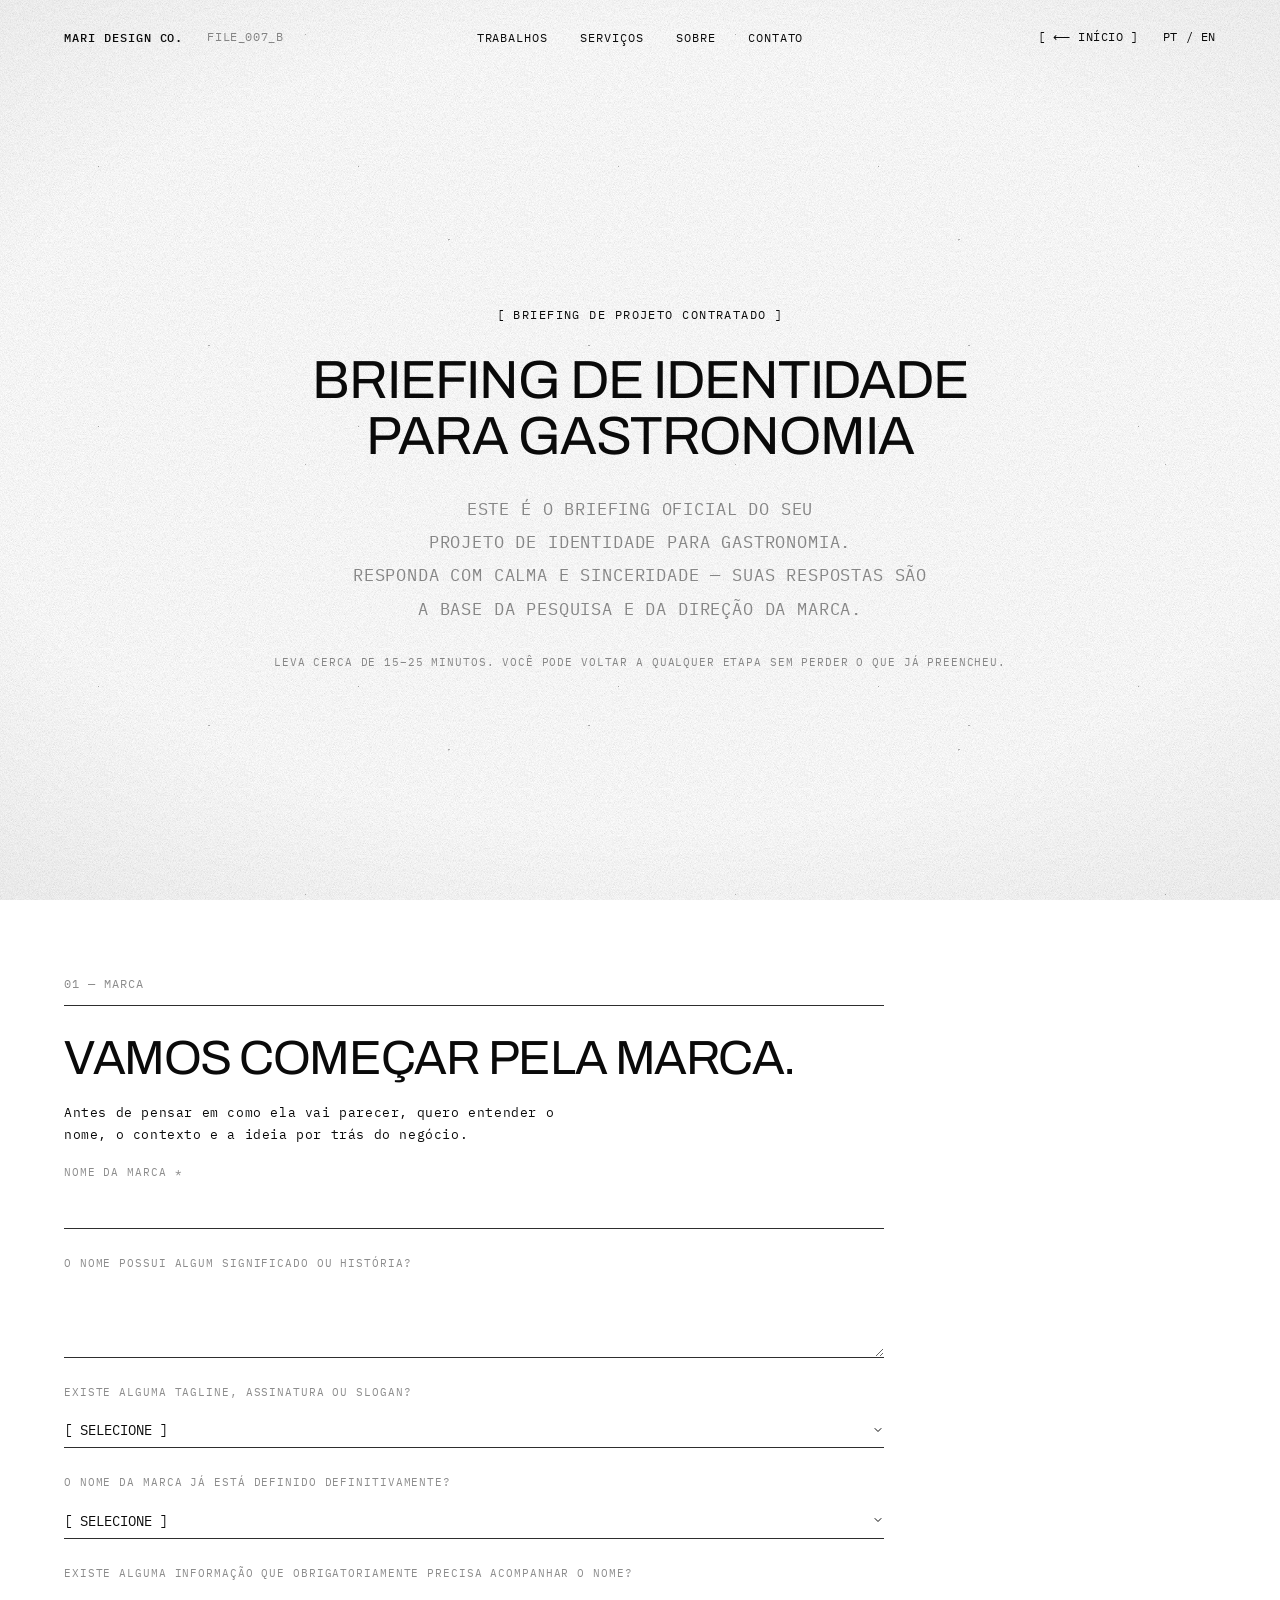
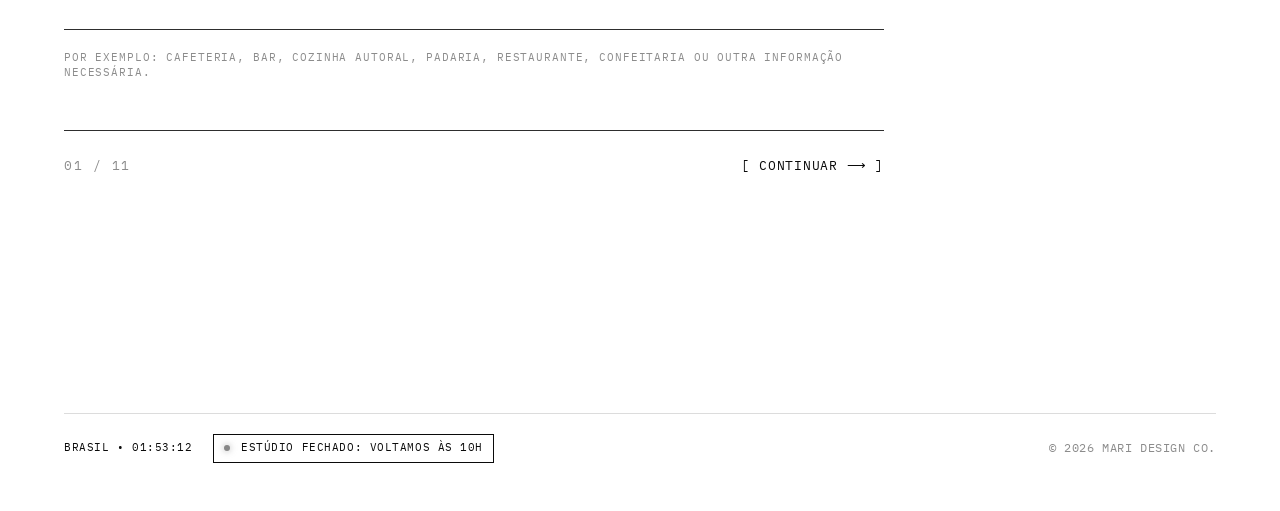
==== briefing-gastronomia.html @ 2816fe9d "atualiza site" ====
<!DOCTYPE html>
<html lang="pt-BR">

<head>
    <meta charset="UTF-8">
    <meta name="viewport" content="width=device-width, initial-scale=1.0">
    <title>Briefing de Identidade para Gastronomia — Mari Design Co.</title>
    <meta name="description" content="Briefing de Identidade para Gastronomia — Mari Design Co.">

    <!-- Página não divulgada: fora dos buscadores e da navegação pública -->
    <meta name="robots" content="noindex, nofollow">
    <meta name="theme-color" content="#ffffff">

    <link rel="icon"
        href="data:image/svg+xml,%3Csvg xmlns='http://www.w3.org/2000/svg' viewBox='0 0 32 32'%3E%3Crect width='32' height='32' fill='%23ffffff'/%3E%3Ctext x='16' y='23' font-family='monospace' font-size='20' text-anchor='middle' fill='%230a0a0a'%3EM%3C/text%3E%3C/svg%3E">

    <link rel="preconnect" href="https://fonts.googleapis.com">
    <link rel="preconnect" href="https://fonts.gstatic.com" crossorigin>
    <link href="https://fonts.googleapis.com/css2?family=Archivo:wght@400;500;600&family=IBM+Plex+Mono:wght@400;500&display=swap"
        rel="stylesheet">

    <link rel="stylesheet" href="styles.css">
</head>

<body>
    <div class="specks"></div>
    <div class="noise"></div>

    <header id="site-header">
        <div class="header-left">
            <a href="index.html" class="logo">MARI DESIGN CO.</a>
            <span class="mono muted desktop-only">FILE_007_B</span>
        </div>
        <nav class="header-center" id="main-nav">
            <a href="index.html#work" data-i18n="nav.work">TRABALHOS</a>
            <a href="services.html" data-i18n="nav.services">SERVIÇOS</a>
            <a href="index.html#about" data-i18n="nav.about">SOBRE</a>
            <a href="index.html#footer" data-i18n="nav.contact">CONTATO</a>
        </nav>
        <div class="header-right">
            <button id="nav-toggle" class="mono" aria-expanded="false" aria-controls="main-nav"
                data-i18n="nav.menu">[ MENU ]</button>
            <a href="index.html" class="mono desktop-only" data-i18n="nav.home">[ ⟵ INÍCIO ]</a>
            <button id="lang-toggle" class="mono" aria-label="Toggle Language">PT / EN</button>
        </div>
    </header>

    <main class="briefing-page">

        <section class="page-hero observe">
            <span class="page-hero-label" data-i18n="bg.header">[ BRIEFING DE PROJETO CONTRATADO ]</span>
            <h1 class="page-title" data-i18n="bg.title">BRIEFING DE IDENTIDADE PARA GASTRONOMIA</h1>
            <p class="page-hero-text mono" data-i18n="bg.intro">
                ESTE É O BRIEFING OFICIAL DO SEU PROJETO DE IDENTIDADE PARA GASTRONOMIA.<br>
                RESPONDA COM CALMA E SINCERIDADE — SUAS RESPOSTAS SÃO A BASE DA PESQUISA E DA DIREÇÃO DA MARCA.
            </p>
            <span class="caption" data-i18n="bg.caption">Leva cerca de 15–25 minutos. Você pode voltar a qualquer etapa sem perder o que já preencheu.</span>
        </section>

        <section class="raw-section">
            <div class="form-container">

                <!-- WEB3FORMS INTEGRATION -->
                <form action="https://api.web3forms.com/submit" method="POST"
                    class="archival-form mono bi-form" id="briefing-gastronomia-form" novalidate>

                    <input type="hidden" name="access_key" value="a06bb7ff-964b-4f62-8842-6cccc54767f6">
                    <input type="hidden" name="subject" id="bg-subject" value="Briefing de Identidade para Gastronomia — Mari Design Co." data-keep>
                    <input type="hidden" name="from_name" value="Briefing de Identidade para Gastronomia" data-keep>
                    <input type="checkbox" name="botcheck" class="hidden" style="display:none" data-keep>

                    <div class="bi-steps">

                        <!-- ETAPA 01 — MARCA -->
                        <section class="form-step bi-step" data-step="1" aria-labelledby="bg-s1-title">
                            <span class="form-step-label mono muted" data-i18n="bg.s1.label">01 — MARCA</span>
                            <h2 class="bi-step-title" id="bg-s1-title" data-i18n="bg.s1.title">VAMOS COMEÇAR PELA MARCA.</h2>
                            <p class="bi-step-text" data-i18n="bg.s1.text">Antes de pensar em como ela vai parecer, quero entender o nome, o contexto e a ideia por trás do negócio.</p>
                            <div class="form-grid">
                                <div class="input-group full-width">
                                    <label for="bg-nome-marca" data-i18n="bg.q.nome_marca">NOME DA MARCA *</label>
                                    <input type="text" name="nome_marca" id="bg-nome-marca" data-req="1" required>
                                </div>
                                <div class="input-group full-width">
                                    <label for="bg-significado-nome" data-i18n="bg.q.significado_nome">O NOME POSSUI ALGUM SIGNIFICADO OU HISTÓRIA?</label>
                                    <textarea name="significado_nome" id="bg-significado-nome" rows="3"></textarea>
                                </div>
                                <div class="input-group full-width">
                                    <label for="bg-tem-tagline" data-i18n="bg.q.tem_tagline">EXISTE ALGUMA TAGLINE, ASSINATURA OU SLOGAN?</label>
                                    <select name="tem_tagline" id="bg-tem-tagline">
                                        <option value="" disabled selected data-i18n="bg.sel">[ SELECIONE ]</option>
                                        <option value="Sim" data-i18n="bg.opt.sim">SIM</option>
                                        <option value="Não" data-i18n="bg.opt.nao">NÃO</option>
                                        <option value="Ainda não" data-i18n="bg.opt.ainda_nao">AINDA NÃO</option>
                                    </select>
                                </div>
                                <div class="input-group full-width" data-when="bg-tem-tagline:Sim" hidden>
                                    <label for="bg-tagline" data-i18n="bg.q.tagline">QUAL?</label>
                                    <input type="text" name="tagline" id="bg-tagline">
                                </div>
                                <div class="input-group full-width">
                                    <label for="bg-nome-definitivo" data-i18n="bg.q.nome_definitivo">O NOME DA MARCA JÁ ESTÁ DEFINIDO DEFINITIVAMENTE?</label>
                                    <select name="nome_definitivo" id="bg-nome-definitivo">
                                        <option value="" disabled selected data-i18n="bg.sel">[ SELECIONE ]</option>
                                        <option value="Sim, definitivo" data-i18n="bg.opt.nome_def_sim">SIM, JÁ ESTÁ DEFINIDO</option>
                                        <option value="Ainda pode sofrer ajustes" data-i18n="bg.opt.nome_def_ajustes">AINDA PODE SOFRER AJUSTES</option>
                                    </select>
                                </div>
                                <div class="input-group full-width">
                                    <label for="bg-info-nome" data-i18n="bg.q.info_nome">EXISTE ALGUMA INFORMAÇÃO QUE OBRIGATORIAMENTE PRECISA ACOMPANHAR O NOME?</label>
                                    <input type="text" name="info_junto_nome" id="bg-info-nome">
                                    <span class="caption" data-i18n="bg.h.info_nome">Por exemplo: cafeteria, bar, cozinha autoral, padaria, restaurante, confeitaria ou outra informação necessária.</span>
                                </div>
                            </div>
                        </section>

                        <!-- ETAPA 02 — NEGÓCIO -->
                        <section class="form-step bi-step" data-step="2" aria-labelledby="bg-s2-title" hidden>
                            <span class="form-step-label mono muted" data-i18n="bg.s2.label">02 — NEGÓCIO</span>
                            <h2 class="bi-step-title" id="bg-s2-title" data-i18n="bg.s2.title">AGORA, O NEGÓCIO.</h2>
                            <div class="form-grid">
                                <div class="input-group full-width">
                                    <label for="bg-tipo-negocio" data-i18n="bg.q.tipo_negocio">QUAL É O TIPO DE NEGÓCIO?</label>
                                    <select name="tipo_negocio" id="bg-tipo-negocio">
                                        <option value="" disabled selected data-i18n="bg.sel">[ SELECIONE ]</option>
                                        <option value="Restaurante" data-i18n="bg.tn.1">RESTAURANTE</option>
                                        <option value="Café / Cafeteria" data-i18n="bg.tn.2">CAFÉ / CAFETERIA</option>
                                        <option value="Bar" data-i18n="bg.tn.3">BAR</option>
                                        <option value="Padaria / Confeitaria" data-i18n="bg.tn.4">PADARIA / CONFEITARIA</option>
                                        <option value="Delivery" data-i18n="bg.tn.5">DELIVERY</option>
                                        <option value="Produto alimentício" data-i18n="bg.tn.6">PRODUTO ALIMENTÍCIO</option>
                                        <option value="Outro" data-i18n="bg.opt.outro">OUTRO</option>
                                    </select>
                                </div>
                                <div class="input-group full-width" data-when="bg-tipo-negocio:Outro" hidden>
                                    <label for="bg-tipo-negocio-outro" data-i18n="bg.q.especifique">QUAL?</label>
                                    <input type="text" name="tipo_negocio_outro" id="bg-tipo-negocio-outro">
                                </div>
                                <div class="input-group full-width">
                                    <label for="bg-momento" data-i18n="bg.q.momento">EM QUE MOMENTO O NEGÓCIO ESTÁ? *</label>
                                    <select name="momento_negocio" id="bg-momento" data-req="1" required>
                                        <option value="" disabled selected data-i18n="bg.sel">[ SELECIONE ]</option>
                                        <option value="Ainda será lançado" data-i18n="bg.mo.1">AINDA SERÁ LANÇADO</option>
                                        <option value="Em fase de lançamento" data-i18n="bg.mo.2">ESTÁ EM FASE DE LANÇAMENTO</option>
                                        <option value="Já está funcionando" data-i18n="bg.mo.3">JÁ ESTÁ FUNCIONANDO</option>
                                        <option value="Reformulação" data-i18n="bg.mo.4">JÁ EXISTE E ESTÁ PASSANDO POR UMA REFORMULAÇÃO</option>
                                    </select>
                                </div>
                                <div class="input-group full-width">
                                    <label for="bg-historia" data-i18n="bg.q.historia">CONTE A HISTÓRIA DO NEGÓCIO. *</label>
                                    <textarea name="historia_negocio" id="bg-historia" rows="4" data-req="1" required></textarea>
                                    <span class="caption" data-i18n="bg.h.historia">Como surgiu a ideia, em que momento está hoje e o que motivou a criação ou transformação da marca?</span>
                                </div>
                                <div class="input-group full-width">
                                    <label for="bg-oferta" data-i18n="bg.q.oferta">O QUE O NEGÓCIO OFERECE? *</label>
                                    <textarea name="oferta_principal" id="bg-oferta" rows="3" data-req="1" required></textarea>
                                    <span class="caption" data-i18n="bg.h.oferta">Descreva os principais produtos, pratos, bebidas, experiências ou serviços oferecidos.</span>
                                </div>
                                <div class="input-group full-width">
                                    <label for="bg-prioridade" data-i18n="bg.q.prioridade">O QUE É MAIS IMPORTANTE FORTALECER NESTE MOMENTO? *</label>
                                    <textarea name="prioridade_fortalecer" id="bg-prioridade" rows="3" data-req="1" required></textarea>
                                    <span class="caption" data-i18n="bg.h.prioridade">Pode ser o salão, o delivery, um produto específico, a percepção da marca, o lançamento, o ticket médio ou outro foco importante.</span>
                                </div>
                                <div class="input-group full-width">
                                    <label for="bg-porque-escolher" data-i18n="bg.q.porque_escolher">EM POUCAS PALAVRAS, POR QUE ALGUÉM ESCOLHERIA ESSE NEGÓCIO EM VEZ DE OUTRO? *</label>
                                    <textarea name="porque_escolher" id="bg-porque-escolher" rows="3" data-req="1" required></textarea>
                                </div>
                            </div>
                        </section>

                        <!-- ETAPA 03 — CONCEITO & EXPERIÊNCIA -->
                        <section class="form-step bi-step" data-step="3" aria-labelledby="bg-s3-title" hidden>
                            <span class="form-step-label mono muted" data-i18n="bg.s3.label">03 — CONCEITO & EXPERIÊNCIA</span>
                            <h2 class="bi-step-title" id="bg-s3-title" data-i18n="bg.s3.title">QUE EXPERIÊNCIA ESSA MARCA QUER CRIAR?</h2>
                            <div class="form-grid">
                                <div class="input-group full-width">
                                    <label for="bg-experiencia" data-i18n="bg.q.experiencia">COMO VOCÊ GOSTARIA QUE AS PESSOAS SE SENTISSEM AO ENTRAR EM CONTATO COM A MARCA? *</label>
                                    <textarea name="experiencia_desejada" id="bg-experiencia" rows="3" data-req="1" required></textarea>
                                    <span class="caption" data-i18n="bg.h.experiencia">Pense no primeiro contato com o nome, identidade, ambiente, cardápio, embalagem ou redes sociais.</span>
                                </div>
                                <div class="input-group full-width">
                                    <label for="bg-atmosfera" data-i18n="bg.q.atmosfera">QUAL É A ATMOSFERA DESEJADA PARA O NEGÓCIO? *</label>
                                    <textarea name="atmosfera" id="bg-atmosfera" rows="3" data-req="1" required></textarea>
                                    <span class="caption" data-i18n="bg.h.atmosfera">Pode pensar em clima, ritmo, energia, sensação e tipo de presença que o espaço ou a marca devem transmitir.</span>
                                </div>
                                <div class="input-group full-width">
                                    <label for="bg-conceito" data-i18n="bg.q.conceito">EXISTE ALGUMA HISTÓRIA, MEMÓRIA, REFERÊNCIA CULTURAL OU PONTO DE PARTIDA CONCEITUAL IMPORTANTE PARA A MARCA?</label>
                                    <textarea name="conceito_ponto_partida" id="bg-conceito" rows="3"></textarea>
                                </div>
                                <div class="input-group full-width">
                                    <span class="label-as-legend" data-i18n="bg.q.aspectos">EXISTE ALGUM ASPECTO DA EXPERIÊNCIA QUE DEVE SER ESPECIALMENTE VALORIZADO?</span>
                                    <div class="check-grid">
                                        <label class="check-item"><input type="checkbox" name="aspectos_experiencia" value="Atendimento"><span data-i18n="bg.asp.1">ATENDIMENTO</span></label>
                                        <label class="check-item"><input type="checkbox" name="aspectos_experiencia" value="Ambiente"><span data-i18n="bg.asp.2">AMBIENTE</span></label>
                                        <label class="check-item"><input type="checkbox" name="aspectos_experiencia" value="Produto"><span data-i18n="bg.asp.3">PRODUTO</span></label>
                                        <label class="check-item"><input type="checkbox" name="aspectos_experiencia" value="Ritual de consumo"><span data-i18n="bg.asp.4">RITUAL DE CONSUMO</span></label>
                                        <label class="check-item"><input type="checkbox" name="aspectos_experiencia" value="Agilidade"><span data-i18n="bg.asp.5">AGILIDADE</span></label>
                                        <label class="check-item"><input type="checkbox" name="aspectos_experiencia" value="Sofisticação"><span data-i18n="bg.asp.6">SOFISTICAÇÃO</span></label>
                                        <label class="check-item"><input type="checkbox" name="aspectos_experiencia" value="Proximidade"><span data-i18n="bg.asp.7">PROXIMIDADE</span></label>
                                        <label class="check-item"><input type="checkbox" name="aspectos_experiencia" value="Criatividade"><span data-i18n="bg.asp.8">CRIATIVIDADE</span></label>
                                        <label class="check-item"><input type="checkbox" name="aspectos_experiencia" value="Conforto"><span data-i18n="bg.asp.9">CONFORTO</span></label>
                                        <label class="check-item"><input type="checkbox" name="aspectos_experiencia" value="Conveniência"><span data-i18n="bg.asp.10">CONVENIÊNCIA</span></label>
                                        <label class="check-item"><input type="checkbox" name="aspectos_experiencia" value="Outro" id="bg-asp-outro"><span data-i18n="bg.opt.outro">OUTRO</span></label>
                                    </div>
                                </div>
                                <div class="input-group full-width" data-when="bg-asp-outro:checked" hidden>
                                    <label for="bg-asp-outro-txt" data-i18n="bg.q.especifique">QUAL?</label>
                                    <input type="text" name="aspectos_experiencia_outro" id="bg-asp-outro-txt">
                                </div>
                                <div class="input-group full-width">
                                    <label for="bg-experiencia-evitar" data-i18n="bg.q.experiencia_evitar">O QUE VOCÊ DEFINITIVAMENTE NÃO QUER QUE A EXPERIÊNCIA PAREÇA? *</label>
                                    <textarea name="experiencia_evitar" id="bg-experiencia-evitar" rows="3" data-req="1" required></textarea>
                                </div>
                            </div>
                        </section>

                        <!-- ETAPA 04 — PÚBLICO -->
                        <section class="form-step bi-step" data-step="4" aria-labelledby="bg-s4-title" hidden>
                            <span class="form-step-label mono muted" data-i18n="bg.s4.label">04 — PÚBLICO</span>
                            <h2 class="bi-step-title" id="bg-s4-title" data-i18n="bg.s4.title">PARA QUEM ESSA MARCA EXISTE?</h2>
                            <div class="form-grid">
                                <div class="input-group full-width">
                                    <label for="bg-publico" data-i18n="bg.q.publico">QUEM COSTUMA CONSUMIR O NEGÓCIO HOJE?</label>
                                    <textarea name="publico" id="bg-publico" rows="3"></textarea>
                                    <span class="caption" data-i18n="bg.h.publico">Se o negócio ainda não foi lançado, conte quem você espera que consuma a marca.</span>
                                </div>
                                <div class="input-group full-width">
                                    <label for="bg-publico-desejado-flag" data-i18n="bg.q.publico_desejado_flag">EXISTE UM PÚBLICO QUE VOCÊ GOSTARIA DE ATRAIR MAIS?</label>
                                    <select name="tem_publico_desejado" id="bg-publico-desejado-flag">
                                        <option value="" disabled selected data-i18n="bg.sel">[ SELECIONE ]</option>
                                        <option value="Sim" data-i18n="bg.opt.sim">SIM</option>
                                        <option value="Não" data-i18n="bg.opt.nao">NÃO</option>
                                        <option value="Ainda não sei" data-i18n="bg.opt.ainda_nao_sei">AINDA NÃO SEI</option>
                                    </select>
                                </div>
                                <div class="input-group full-width" data-when="bg-publico-desejado-flag:Sim" hidden>
                                    <label for="bg-publico-desejado" data-i18n="bg.q.publico_desejado">QUEM?</label>
                                    <textarea name="publico_desejado" id="bg-publico-desejado" rows="2"></textarea>
                                </div>
                                <div class="input-group full-width">
                                    <label for="bg-publico-valoriza" data-i18n="bg.q.publico_valoriza">O QUE ESSE PÚBLICO COSTUMA VALORIZAR AO ESCOLHER UM NEGÓCIO COMO O SEU? *</label>
                                    <textarea name="publico_valoriza" id="bg-publico-valoriza" rows="3" data-req="1" required></textarea>
                                </div>
                                <div class="input-group full-width">
                                    <label for="bg-barreira" data-i18n="bg.q.barreira">EXISTE ALGUMA BARREIRA OU OBJEÇÃO QUE PODE DIFICULTAR ESSA ESCOLHA?</label>
                                    <textarea name="barreira_objecao" id="bg-barreira" rows="3"></textarea>
                                    <span class="caption" data-i18n="bg.h.barreira">Por exemplo: preço, localização, confiança, percepção de qualidade, concorrência, desconhecimento, tipo de cozinha ou proposta.</span>
                                </div>
                                <div class="input-group full-width">
                                    <label for="bg-ocasioes" data-i18n="bg.q.ocasioes">EM QUE OCASIÕES OU CONTEXTOS VOCÊ IMAGINA QUE ESSE PÚBLICO CONSUMIRÁ SUA MARCA?</label>
                                    <textarea name="ocasioes_consumo" id="bg-ocasioes" rows="3"></textarea>
                                    <span class="caption" data-i18n="bg.h.ocasioes">Exemplos: almoço de trabalho, café casual, jantar especial, encontro, delivery do dia a dia, presente, consumo rápido, celebração etc.</span>
                                </div>
                            </div>
                        </section>

                        <!-- ETAPA 05 — OFERTA & CARDÁPIO -->
                        <section class="form-step bi-step" data-step="5" aria-labelledby="bg-s5-title" hidden>
                            <span class="form-step-label mono muted" data-i18n="bg.s5.label">05 — OFERTA & CARDÁPIO</span>
                            <h2 class="bi-step-title" id="bg-s5-title" data-i18n="bg.s5.title">O QUE ESSA MARCA ENTREGA NA PRÁTICA?</h2>
                            <div class="form-grid">
                                <div class="input-group full-width">
                                    <label for="bg-itens" data-i18n="bg.q.itens">QUAIS SÃO OS PRINCIPAIS PRODUTOS, PRATOS, BEBIDAS OU CATEGORIAS OFERECIDAS? *</label>
                                    <textarea name="itens_cardapio" id="bg-itens" rows="3" data-req="1" required></textarea>
                                </div>
                                <div class="input-group full-width">
                                    <label for="bg-item-central" data-i18n="bg.q.item_central">EXISTE ALGUM ITEM OU CATEGORIA QUE TENHA PAPEL CENTRAL NA PERCEPÇÃO DA MARCA?</label>
                                    <textarea name="item_central" id="bg-item-central" rows="2"></textarea>
                                    <span class="caption" data-i18n="bg.h.item_central">Pode ser um prato assinatura, tipo de cozinha, produto carro-chefe, linha específica ou combinação importante.</span>
                                </div>
                                <div class="input-group full-width">
                                    <label for="bg-proposta-cardapio" data-i18n="bg.q.proposta_cardapio">COMO VOCÊ DESCREVERIA O CARDÁPIO OU OFERTA EM TERMOS DE PROPOSTA?</label>
                                    <textarea name="proposta_cardapio" id="bg-proposta-cardapio" rows="3"></textarea>
                                    <span class="caption" data-i18n="bg.h.proposta_cardapio">Exemplos de lógica, não para escolher literalmente: enxuto, sazonal, técnico, casual, experimental, acessível, autoral, confortável, funcional, indulgente etc.</span>
                                </div>
                                <div class="input-group full-width">
                                    <label for="bg-cardapio-existe" data-i18n="bg.q.cardapio_existe">O CARDÁPIO JÁ EXISTE?</label>
                                    <select name="cardapio_existe" id="bg-cardapio-existe">
                                        <option value="" disabled selected data-i18n="bg.sel">[ SELECIONE ]</option>
                                        <option value="Sim" data-i18n="bg.opt.sim">SIM</option>
                                        <option value="Em desenvolvimento" data-i18n="bg.opt.em_dev">ESTÁ EM DESENVOLVIMENTO</option>
                                        <option value="Ainda não" data-i18n="bg.opt.ainda_nao">AINDA NÃO</option>
                                    </select>
                                </div>
                                <div class="input-group full-width">
                                    <label for="bg-cardapio-consideracoes" data-i18n="bg.q.cardapio_consideracoes">O QUE PRECISA SER LEVADO EM CONTA NO DESENVOLVIMENTO DO CARDÁPIO COMO PEÇA DE MARCA? *</label>
                                    <textarea name="cardapio_consideracoes" id="bg-cardapio-consideracoes" rows="3" data-req="1" required></textarea>
                                    <span class="caption" data-i18n="bg.h.cardapio_consideracoes">Pode envolver quantidade de itens, trocas frequentes, preço, leitura rápida, versão digital, QR code, menu de balcão, mesas, takeout etc.</span>
                                </div>
                                <div class="input-group full-width">
                                    <label for="bg-delivery" data-i18n="bg.q.delivery">O NEGÓCIO TRABALHA OU PRETENDE TRABALHAR COM DELIVERY?</label>
                                    <select name="delivery" id="bg-delivery">
                                        <option value="" disabled selected data-i18n="bg.sel">[ SELECIONE ]</option>
                                        <option value="Sim" data-i18n="bg.opt.sim">SIM</option>
                                        <option value="Não" data-i18n="bg.opt.nao">NÃO</option>
                                        <option value="Talvez" data-i18n="bg.opt.talvez">TALVEZ</option>
                                    </select>
                                </div>
                                <div class="input-group full-width bg-cond" data-cond="delivery-on" hidden>
                                    <span class="label-as-legend" data-i18n="bg.q.embalagens">QUAIS MATERIAIS LIGADOS A DELIVERY E EMBALAGEM SÃO MAIS IMPORTANTES?</span>
                                    <div class="check-grid">
                                        <label class="check-item"><input type="checkbox" name="embalagens_prioritarias" value="Embalagem principal"><span data-i18n="bg.emb.1">EMBALAGEM PRINCIPAL</span></label>
                                        <label class="check-item"><input type="checkbox" name="embalagens_prioritarias" value="Etiqueta / adesivo"><span data-i18n="bg.emb.2">ETIQUETA / ADESIVO</span></label>
                                        <label class="check-item"><input type="checkbox" name="embalagens_prioritarias" value="Rótulo"><span data-i18n="bg.emb.3">RÓTULO</span></label>
                                        <label class="check-item"><input type="checkbox" name="embalagens_prioritarias" value="Sacola"><span data-i18n="bg.emb.4">SACOLA</span></label>
                                        <label class="check-item"><input type="checkbox" name="embalagens_prioritarias" value="Material de apoio"><span data-i18n="bg.emb.5">MATERIAL DE APOIO</span></label>
                                        <label class="check-item"><input type="checkbox" name="embalagens_prioritarias" value="Card de agradecimento"><span data-i18n="bg.emb.6">CARD DE AGRADECIMENTO</span></label>
                                        <label class="check-item"><input type="checkbox" name="embalagens_prioritarias" value="Outro" id="bg-emb-outro"><span data-i18n="bg.opt.outro">OUTRO</span></label>
                                    </div>
                                </div>
                                <div class="input-group full-width bg-cond" data-cond="delivery-on" data-when="bg-emb-outro:checked" hidden>
                                    <label for="bg-emb-outro-txt" data-i18n="bg.q.especifique">QUAL?</label>
                                    <input type="text" name="embalagens_prioritarias_outro" id="bg-emb-outro-txt">
                                </div>
                                <div class="input-group full-width bg-cond" data-cond="delivery-on" hidden>
                                    <label for="bg-requisito-embalagem" data-i18n="bg.q.requisito_embalagem">EXISTE ALGUM REQUISITO PRÁTICO IMPORTANTE EM RELAÇÃO À EMBALAGEM OU ROTULAGEM?</label>
                                    <textarea name="requisito_embalagem" id="bg-requisito-embalagem" rows="3"></textarea>
                                    <span class="caption" data-i18n="bg.h.requisito_embalagem">Por exemplo: contato com alimento, fornecedor já definido, poucos tamanhos, aplicação em etiqueta, resistência, custo, produção simples etc.</span>
                                </div>
                            </div>
                        </section>

                        <!-- ETAPA 06 — MERCADO -->
                        <section class="form-step bi-step" data-step="6" aria-labelledby="bg-s6-title" hidden>
                            <span class="form-step-label mono muted" data-i18n="bg.s6.label">06 — MERCADO</span>
                            <h2 class="bi-step-title" id="bg-s6-title" data-i18n="bg.s6.title">O CONTEXTO EM QUE A MARCA EXISTE.</h2>
                            <div class="form-grid">
                                <div class="input-group full-width">
                                    <label for="bg-concorrentes" data-i18n="bg.q.concorrentes">QUAIS MARCAS OU NEGÓCIOS VOCÊ CONSIDERA SEUS PRINCIPAIS CONCORRENTES?</label>
                                    <textarea name="concorrentes" id="bg-concorrentes" rows="3"></textarea>
                                    <span class="caption" data-i18n="bg.h.concorrentes">Se possível, adicione os links (um por linha).</span>
                                </div>
                                <div class="input-group full-width">
                                    <label for="bg-concorrentes-bem" data-i18n="bg.q.concorrentes_bem">O QUE VOCÊ ACREDITA QUE ESSES CONCORRENTES FAZEM BEM?</label>
                                    <textarea name="concorrentes_bem" id="bg-concorrentes-bem" rows="3"></textarea>
                                </div>
                                <div class="input-group full-width">
                                    <label for="bg-espaco-mercado" data-i18n="bg.q.espaco_mercado">E ONDE VOCÊ ENXERGA ESPAÇO PARA FAZER DIFERENTE? *</label>
                                    <textarea name="espaco_diferenciacao" id="bg-espaco-mercado" rows="3" data-req="1" required></textarea>
                                </div>
                                <div class="input-group full-width">
                                    <label for="bg-afastar" data-i18n="bg.q.afastar">EXISTE ALGUMA LINGUAGEM VISUAL, COMPORTAMENTO OU PADRÃO DO SEGMENTO DO QUAL VOCÊ GOSTARIA DE SE AFASTAR? *</label>
                                    <textarea name="afastar_padrao" id="bg-afastar" rows="3" data-req="1" required></textarea>
                                    <span class="caption" data-i18n="bg.h.afastar">Pode ser uma estética previsível, uma promessa genérica, um tipo de comunicação ou uma postura muito comum no setor.</span>
                                </div>
                            </div>
                        </section>

                        <!-- ETAPA 07 — POSICIONAMENTO -->
                        <section class="form-step bi-step" data-step="7" aria-labelledby="bg-s7-title" hidden>
                            <span class="form-step-label mono muted" data-i18n="bg.s7.label">07 — POSICIONAMENTO</span>
                            <h2 class="bi-step-title" id="bg-s7-title" data-i18n="bg.s7.title">COMO A MARCA QUER SER PERCEBIDA.</h2>
                            <div class="form-grid">
                                <div class="input-group full-width">
                                    <label for="bg-percepcao-atual" data-i18n="bg.q.percepcao_atual">COMO VOCÊ ACREDITA QUE O NEGÓCIO É PERCEBIDO HOJE?</label>
                                    <textarea name="percepcao_atual" id="bg-percepcao-atual" rows="3"></textarea>
                                    <span class="caption" data-i18n="bg.h.percepcao_atual">Se a marca ainda não foi lançada, conte como você acredita que negócios semelhantes ao seu costumam ser percebidos hoje.</span>
                                </div>
                                <div class="input-group full-width">
                                    <label for="bg-percepcao-desejada" data-i18n="bg.q.percepcao_desejada">E COMO VOCÊ GOSTARIA QUE A MARCA FOSSE PERCEBIDA? *</label>
                                    <textarea name="percepcao_desejada" id="bg-percepcao-desejada" rows="3" data-req="1" required></textarea>
                                </div>
                                <div class="input-group full-width">
                                    <span class="label-as-legend" data-i18n="bg.q.percepcoes_construir">QUAIS PERCEPÇÕES VOCÊ MAIS PRECISA CONSTRUIR OU FORTALECER? (ATÉ 3)</span>
                                    <div class="check-grid" data-max="3" data-max-msg="bg.limit.msg3">
                                        <label class="check-item"><input type="checkbox" name="percepcoes_construir" value="Qualidade"><span data-i18n="bg.perc.1">QUALIDADE</span></label>
                                        <label class="check-item"><input type="checkbox" name="percepcoes_construir" value="Confiança"><span data-i18n="bg.perc.2">CONFIANÇA</span></label>
                                        <label class="check-item"><input type="checkbox" name="percepcoes_construir" value="Desejo"><span data-i18n="bg.perc.3">DESEJO</span></label>
                                        <label class="check-item"><input type="checkbox" name="percepcoes_construir" value="Sofisticação"><span data-i18n="bg.perc.4">SOFISTICAÇÃO</span></label>
                                        <label class="check-item"><input type="checkbox" name="percepcoes_construir" value="Acessibilidade"><span data-i18n="bg.perc.5">ACESSIBILIDADE</span></label>
                                        <label class="check-item"><input type="checkbox" name="percepcoes_construir" value="Criatividade"><span data-i18n="bg.perc.6">CRIATIVIDADE</span></label>
                                        <label class="check-item"><input type="checkbox" name="percepcoes_construir" value="Cuidado"><span data-i18n="bg.perc.7">CUIDADO</span></label>
                                        <label class="check-item"><input type="checkbox" name="percepcoes_construir" value="Conforto"><span data-i18n="bg.perc.8">CONFORTO</span></label>
                                        <label class="check-item"><input type="checkbox" name="percepcoes_construir" value="Agilidade"><span data-i18n="bg.perc.9">AGILIDADE</span></label>
                                        <label class="check-item"><input type="checkbox" name="percepcoes_construir" value="Originalidade"><span data-i18n="bg.perc.10">ORIGINALIDADE</span></label>
                                        <label class="check-item"><input type="checkbox" name="percepcoes_construir" value="Autoridade"><span data-i18n="bg.perc.11">AUTORIDADE</span></label>
                                        <label class="check-item"><input type="checkbox" name="percepcoes_construir" value="Proximidade"><span data-i18n="bg.perc.12">PROXIMIDADE</span></label>
                                        <label class="check-item"><input type="checkbox" name="percepcoes_construir" value="Contemporaneidade"><span data-i18n="bg.perc.13">CONTEMPORANEIDADE</span></label>
                                        <label class="check-item"><input type="checkbox" name="percepcoes_construir" value="Exclusividade"><span data-i18n="bg.perc.14">EXCLUSIVIDADE</span></label>
                                        <label class="check-item"><input type="checkbox" name="percepcoes_construir" value="Outro" id="bg-perc-outro"><span data-i18n="bg.opt.outro">OUTRO</span></label>
                                    </div>
                                </div>
                                <div class="input-group full-width" data-when="bg-perc-outro:checked" hidden>
                                    <label for="bg-perc-outro-txt" data-i18n="bg.q.especifique">QUAL?</label>
                                    <input type="text" name="percepcoes_construir_outro" id="bg-perc-outro-txt">
                                </div>
                                <div class="input-group full-width">
                                    <label for="bg-percepcao-evitar" data-i18n="bg.q.percepcao_evitar">EXISTE ALGUMA PERCEPÇÃO QUE VOCÊ DEFINITIVAMENTE NÃO QUER TRANSMITIR? *</label>
                                    <textarea name="percepcao_evitar" id="bg-percepcao-evitar" rows="3" data-req="1" required></textarea>
                                </div>
                                <div class="input-group full-width">
                                    <label for="bg-frase" data-i18n="bg.q.frase_reconhecidos">COMPLETE: QUEREMOS SER RECONHECIDOS COMO UMA MARCA QUE ______. *</label>
                                    <input type="text" name="frase_reconhecidos" id="bg-frase" data-req="1" required>
                                </div>
                                <div class="input-group full-width">
                                    <label for="bg-espaco-proprio" data-i18n="bg.q.espaco_proprio">SE SUA MARCA PUDESSE OCUPAR UM ESPAÇO PRÓPRIO NO MERCADO, QUAL VOCÊ GOSTARIA QUE FOSSE? *</label>
                                    <textarea name="espaco_proprio" id="bg-espaco-proprio" rows="3" data-req="1" required></textarea>
                                </div>
                            </div>
                        </section>

                        <!-- ETAPA 08 — IDENTIDADE ATUAL -->
                        <section class="form-step bi-step" data-step="8" aria-labelledby="bg-s8-title" hidden>
                            <span class="form-step-label mono muted" data-i18n="bg.s8.label">08 — IDENTIDADE ATUAL</span>
                            <h2 class="bi-step-title" id="bg-s8-title" data-i18n="bg.s8.title">O QUE JÁ EXISTE HOJE?</h2>
                            <div class="form-grid">
                                <div class="input-group full-width">
                                    <label for="bg-id-atual" data-i18n="bg.q.id_atual">A MARCA JÁ POSSUI IDENTIDADE VISUAL? *</label>
                                    <select name="identidade_atual" id="bg-id-atual" data-req="1" required>
                                        <option value="" disabled selected data-i18n="bg.sel">[ SELECIONE ]</option>
                                        <option value="Sim" data-i18n="bg.id.sim">SIM</option>
                                        <option value="Não" data-i18n="bg.id.nao">NÃO</option>
                                        <option value="Apenas um logotipo" data-i18n="bg.id.logo">POSSUI APENAS UM LOGOTIPO</option>
                                        <option value="Alguns elementos, sem sistema" data-i18n="bg.id.parcial">POSSUI ALGUNS ELEMENTOS, MAS NÃO UM SISTEMA DEFINIDO</option>
                                    </select>
                                </div>
                                <div class="input-group full-width bg-cond" data-cond="id-nao" hidden>
                                    <label for="bg-elemento-importante" data-i18n="bg.q.elemento_importante">EXISTE ALGUM ELEMENTO JÁ UTILIZADO PELA MARCA QUE VOCÊ CONSIDERA IMPORTANTE?</label>
                                    <textarea name="elemento_importante" id="bg-elemento-importante" rows="3"></textarea>
                                </div>
                                <div class="input-group full-width bg-cond" data-cond="id-tem" hidden>
                                    <label for="bg-funciona-bem" data-i18n="bg.q.funciona_bem">O QUE FUNCIONA BEM NA IDENTIDADE ATUAL?</label>
                                    <textarea name="identidade_funciona" id="bg-funciona-bem" rows="3"></textarea>
                                </div>
                                <div class="input-group full-width bg-cond" data-cond="id-tem" hidden>
                                    <label for="bg-nao-funciona" data-i18n="bg.q.nao_funciona">O QUE NÃO FUNCIONA? *</label>
                                    <textarea name="problemas_identidade" id="bg-nao-funciona" rows="3" data-req="1"></textarea>
                                </div>
                                <div class="input-group full-width bg-cond" data-cond="id-tem" hidden>
                                    <label for="bg-porque-mudar" data-i18n="bg.q.porque_mudar">POR QUE VOCÊ DECIDIU MUDAR AGORA?</label>
                                    <textarea name="porque_mudar" id="bg-porque-mudar" rows="3"></textarea>
                                </div>
                                <div class="input-group full-width bg-cond" data-cond="id-tem" hidden>
                                    <label for="bg-preservar-flag" data-i18n="bg.q.preservar_flag">EXISTE ALGO DA IDENTIDADE ATUAL QUE VOCÊ GOSTARIA QUE FOSSE CONSIDERADO OU PRESERVADO?</label>
                                    <select name="tem_preservar" id="bg-preservar-flag">
                                        <option value="" disabled selected data-i18n="bg.sel">[ SELECIONE ]</option>
                                        <option value="Sim" data-i18n="bg.opt.sim">SIM</option>
                                        <option value="Não" data-i18n="bg.opt.nao">NÃO</option>
                                        <option value="Aberta a avaliar" data-i18n="bg.opt.aberto">ESTOU ABERTA/O A AVALIAR</option>
                                    </select>
                                </div>
                                <div class="input-group full-width bg-cond" data-cond="id-tem" data-when="bg-preservar-flag:Sim" hidden>
                                    <label for="bg-preservar-detalhe" data-i18n="bg.q.preservar_detalhe">O QUÊ? E POR QUÊ?</label>
                                    <textarea name="preservar_detalhe" id="bg-preservar-detalhe" rows="3"></textarea>
                                </div>
                                <div class="input-group full-width bg-cond" data-cond="id-tem" hidden>
                                    <label for="bg-desaparecer" data-i18n="bg.q.desaparecer">EXISTE ALGUM ELEMENTO QUE DEFINITIVAMENTE DEVERIA DESAPARECER?</label>
                                    <textarea name="deve_desaparecer" id="bg-desaparecer" rows="3"></textarea>
                                </div>
                            </div>
                        </section>

                        <!-- ETAPA 09 — UNIVERSO VISUAL -->
                        <section class="form-step bi-step" data-step="9" aria-labelledby="bg-s9-title" hidden>
                            <span class="form-step-label mono muted" data-i18n="bg.s9.label">09 — UNIVERSO VISUAL</span>
                            <h2 class="bi-step-title" id="bg-s9-title" data-i18n="bg.s9.title">REFERÊNCIAS, NÃO RECEITAS.</h2>
                            <p class="bi-step-text" data-i18n="bg.s9.text">As próximas perguntas não servem para copiar referências nem definir antecipadamente como a identidade deve ser. Elas ajudam a entender repertório, expectativas e limites visuais.</p>
                            <div class="form-grid">
                                <div class="input-group full-width">
                                    <label for="bg-ref-boas" data-i18n="bg.q.ref_boas">EXISTEM MARCAS CUJA IDENTIDADE VISUAL VOCÊ CONSIDERA ESPECIALMENTE BEM RESOLVIDA?</label>
                                    <textarea name="referencias" id="bg-ref-boas" rows="3"></textarea>
                                    <span class="caption" data-i18n="bg.h.ref_boas">Pode incluir links, um por linha.</span>
                                </div>
                                <div class="input-group full-width">
                                    <label for="bg-ref-boas-pq" data-i18n="bg.q.ref_boas_pq">O QUE EXATAMENTE CHAMA SUA ATENÇÃO NESSAS REFERÊNCIAS?</label>
                                    <textarea name="referencias_porque" id="bg-ref-boas-pq" rows="3"></textarea>
                                    <span class="caption" data-i18n="bg.h.ref_boas_pq">Tente falar sobre atmosfera, organização, atitude, clareza, sensação ou percepção — não apenas cores e fontes.</span>
                                </div>
                                <div class="input-group full-width">
                                    <label for="bg-ref-evitar" data-i18n="bg.q.ref_evitar">EXISTEM REFERÊNCIAS VISUAIS QUE DEFINITIVAMENTE NÃO COMBINAM COM A SUA MARCA?</label>
                                    <textarea name="referencias_evitar" id="bg-ref-evitar" rows="3"></textarea>
                                </div>
                                <div class="input-group full-width">
                                    <label for="bg-ref-evitar-pq" data-i18n="bg.q.ref_evitar_pq">O QUE INCOMODA NESSAS REFERÊNCIAS?</label>
                                    <textarea name="referencias_evitar_porque" id="bg-ref-evitar-pq" rows="3"></textarea>
                                </div>
                                <div class="input-group full-width">
                                    <label for="bg-repertorio" data-i18n="bg.q.repertorio">EXISTE ALGUM REPERTÓRIO CULTURAL, GASTRONÔMICO, GEOGRÁFICO, HISTÓRICO OU COMPORTAMENTAL RELEVANTE PARA A MARCA?</label>
                                    <textarea name="repertorio_cultural" id="bg-repertorio" rows="3"></textarea>
                                    <span class="caption" data-i18n="bg.h.repertorio">Pode ser culinária, território, ingredientes, arquitetura, música, arte, objetos, materiais, memória afetiva, hábitos de consumo ou outros universos que façam sentido real para o negócio.</span>
                                </div>
                                <div class="input-group full-width">
                                    <label for="bg-cor-flag" data-i18n="bg.q.cor_flag">EXISTE ALGUMA COR JÁ FORTEMENTE ASSOCIADA À MARCA?</label>
                                    <select name="tem_cor_associada" id="bg-cor-flag">
                                        <option value="" disabled selected data-i18n="bg.sel">[ SELECIONE ]</option>
                                        <option value="Sim" data-i18n="bg.opt.sim">SIM</option>
                                        <option value="Não" data-i18n="bg.opt.nao">NÃO</option>
                                    </select>
                                </div>
                                <div class="input-group full-width" data-when="bg-cor-flag:Sim" hidden>
                                    <label for="bg-cor-associada" data-i18n="bg.q.cor_associada">QUAL? POR QUE ELA É IMPORTANTE?</label>
                                    <textarea name="cor_associada" id="bg-cor-associada" rows="2"></textarea>
                                </div>
                                <div class="input-group full-width">
                                    <label for="bg-cor-evitar-flag" data-i18n="bg.q.cor_evitar_flag">EXISTE ALGUMA COR QUE TENHA UMA RAZÃO REAL PARA NÃO SER UTILIZADA?</label>
                                    <select name="tem_cor_evitar" id="bg-cor-evitar-flag">
                                        <option value="" disabled selected data-i18n="bg.sel">[ SELECIONE ]</option>
                                        <option value="Sim" data-i18n="bg.opt.sim">SIM</option>
                                        <option value="Não" data-i18n="bg.opt.nao">NÃO</option>
                                    </select>
                                </div>
                                <div class="input-group full-width" data-when="bg-cor-evitar-flag:Sim" hidden>
                                    <label for="bg-cor-evitar" data-i18n="bg.q.cor_evitar">QUAL? POR QUÊ?</label>
                                    <textarea name="cor_evitar" id="bg-cor-evitar" rows="2"></textarea>
                                    <span class="caption" data-i18n="bg.h.cor_evitar">Considere concorrência, segmento, cultura, produto, legibilidade, contexto de uso ou outras razões relevantes — não apenas gosto pessoal.</span>
                                </div>
                                <div class="input-group full-width">
                                    <label for="bg-simbolo-evitar" data-i18n="bg.q.simbolo_evitar">EXISTE ALGUM SÍMBOLO, ELEMENTO, PALAVRA OU ASSOCIAÇÃO VISUAL QUE PRECISA SER EVITADA?</label>
                                    <textarea name="simbolo_evitar" id="bg-simbolo-evitar" rows="3"></textarea>
                                </div>
                                <div class="input-group full-width">
                                    <label for="bg-simbolo-significado" data-i18n="bg.q.simbolo_significado">EXISTE ALGUM SÍMBOLO, INGREDIENTE, OBJETO OU REFERÊNCIA QUE TENHA SIGNIFICADO REAL PARA A MARCA?</label>
                                    <textarea name="simbolo_significado" id="bg-simbolo-significado" rows="3"></textarea>
                                    <span class="caption" data-i18n="bg.h.simbolo_significado">Isso não significa que ele necessariamente será utilizado no logotipo.</span>
                                </div>
                            </div>
                        </section>

                        <!-- ETAPA 10 — APLICAÇÕES & USO REAL -->
                        <section class="form-step bi-step" data-step="10" aria-labelledby="bg-s10-title" hidden>
                            <span class="form-step-label mono muted" data-i18n="bg.s10.label">10 — APLICAÇÕES & USO REAL</span>
                            <h2 class="bi-step-title" id="bg-s10-title" data-i18n="bg.s10.title">ONDE ESSA MARCA PRECISA FUNCIONAR?</h2>
                            <div class="form-grid">
                                <div class="input-group full-width">
                                    <span class="label-as-legend" data-i18n="bg.q.pontos_contato">QUAIS PONTOS DE CONTATO SÃO MAIS IMPORTANTES PARA ESTE PROJETO?</span>
                                    <div class="check-grid">
                                        <label class="check-item"><input type="checkbox" name="pontos_contato" value="Cardápio impresso"><span data-i18n="bg.pc.1">CARDÁPIO IMPRESSO</span></label>
                                        <label class="check-item"><input type="checkbox" name="pontos_contato" value="Cardápio digital / QR code"><span data-i18n="bg.pc.2">CARDÁPIO DIGITAL / QR CODE</span></label>
                                        <label class="check-item"><input type="checkbox" name="pontos_contato" value="Embalagem principal"><span data-i18n="bg.pc.3">EMBALAGEM PRINCIPAL</span></label>
                                        <label class="check-item"><input type="checkbox" name="pontos_contato" value="Rótulo / etiqueta / adesivo"><span data-i18n="bg.pc.4">RÓTULO / ETIQUETA / ADESIVO</span></label>
                                        <label class="check-item"><input type="checkbox" name="pontos_contato" value="Papelaria essencial"><span data-i18n="bg.pc.5">PAPELARIA ESSENCIAL</span></label>
                                        <label class="check-item"><input type="checkbox" name="pontos_contato" value="Materiais digitais de lançamento"><span data-i18n="bg.pc.6">MATERIAIS DIGITAIS DE LANÇAMENTO</span></label>
                                        <label class="check-item"><input type="checkbox" name="pontos_contato" value="Instagram / redes sociais"><span data-i18n="bg.pc.7">INSTAGRAM / REDES SOCIAIS</span></label>
                                        <label class="check-item"><input type="checkbox" name="pontos_contato" value="Fachada / sinalização básica"><span data-i18n="bg.pc.8">FACHADA / SINALIZAÇÃO BÁSICA</span></label>
                                        <label class="check-item"><input type="checkbox" name="pontos_contato" value="Ambiente físico"><span data-i18n="bg.pc.9">AMBIENTE FÍSICO</span></label>
                                        <label class="check-item"><input type="checkbox" name="pontos_contato" value="Uniformes"><span data-i18n="bg.pc.10">UNIFORMES</span></label>
                                        <label class="check-item"><input type="checkbox" name="pontos_contato" value="Delivery"><span data-i18n="bg.pc.11">DELIVERY</span></label>
                                        <label class="check-item"><input type="checkbox" name="pontos_contato" value="Outro" id="bg-pc-outro"><span data-i18n="bg.opt.outro">OUTRO</span></label>
                                    </div>
                                </div>
                                <div class="input-group full-width" data-when="bg-pc-outro:checked" hidden>
                                    <label for="bg-pc-outro-txt" data-i18n="bg.q.especifique">QUAL?</label>
                                    <input type="text" name="pontos_contato_outro" id="bg-pc-outro-txt">
                                </div>
                                <div class="input-group full-width">
                                    <span class="label-as-legend" data-i18n="bg.q.aplicacoes_prioritarias">QUAIS DESSES PONTOS DE CONTATO SÃO PRIORITÁRIOS? (ATÉ 3)</span>
                                    <div class="check-grid" data-max="3" data-max-msg="bg.limit.msg3">
                                        <label class="check-item"><input type="checkbox" name="aplicacoes_prioritarias" value="Cardápio impresso"><span data-i18n="bg.pc.1">CARDÁPIO IMPRESSO</span></label>
                                        <label class="check-item"><input type="checkbox" name="aplicacoes_prioritarias" value="Cardápio digital / QR code"><span data-i18n="bg.pc.2">CARDÁPIO DIGITAL / QR CODE</span></label>
                                        <label class="check-item"><input type="checkbox" name="aplicacoes_prioritarias" value="Embalagem principal"><span data-i18n="bg.pc.3">EMBALAGEM PRINCIPAL</span></label>
                                        <label class="check-item"><input type="checkbox" name="aplicacoes_prioritarias" value="Rótulo / etiqueta / adesivo"><span data-i18n="bg.pc.4">RÓTULO / ETIQUETA / ADESIVO</span></label>
                                        <label class="check-item"><input type="checkbox" name="aplicacoes_prioritarias" value="Papelaria essencial"><span data-i18n="bg.pc.5">PAPELARIA ESSENCIAL</span></label>
                                        <label class="check-item"><input type="checkbox" name="aplicacoes_prioritarias" value="Materiais digitais de lançamento"><span data-i18n="bg.pc.6">MATERIAIS DIGITAIS DE LANÇAMENTO</span></label>
                                        <label class="check-item"><input type="checkbox" name="aplicacoes_prioritarias" value="Instagram / redes sociais"><span data-i18n="bg.pc.7">INSTAGRAM / REDES SOCIAIS</span></label>
                                        <label class="check-item"><input type="checkbox" name="aplicacoes_prioritarias" value="Fachada / sinalização básica"><span data-i18n="bg.pc.8">FACHADA / SINALIZAÇÃO BÁSICA</span></label>
                                        <label class="check-item"><input type="checkbox" name="aplicacoes_prioritarias" value="Ambiente físico"><span data-i18n="bg.pc.9">AMBIENTE FÍSICO</span></label>
                                        <label class="check-item"><input type="checkbox" name="aplicacoes_prioritarias" value="Uniformes"><span data-i18n="bg.pc.10">UNIFORMES</span></label>
                                        <label class="check-item"><input type="checkbox" name="aplicacoes_prioritarias" value="Delivery"><span data-i18n="bg.pc.11">DELIVERY</span></label>
                                    </div>
                                </div>
                                <div class="input-group full-width">
                                    <span class="label-as-legend" data-i18n="bg.q.contextos">O LOGOTIPO OU SISTEMA VISUAL PRECISA FUNCIONAR ESPECIALMENTE BEM EM ALGUM CONTEXTO PEQUENO OU ESPECÍFICO?</span>
                                    <div class="check-grid">
                                        <label class="check-item"><input type="checkbox" name="contextos_especificos" value="Etiqueta pequena"><span data-i18n="bg.ctx.1">ETIQUETA PEQUENA</span></label>
                                        <label class="check-item"><input type="checkbox" name="contextos_especificos" value="Adesivo"><span data-i18n="bg.ctx.2">ADESIVO</span></label>
                                        <label class="check-item"><input type="checkbox" name="contextos_especificos" value="Perfil de rede social"><span data-i18n="bg.ctx.3">PERFIL DE REDE SOCIAL</span></label>
                                        <label class="check-item"><input type="checkbox" name="contextos_especificos" value="QR code / menu digital"><span data-i18n="bg.ctx.4">QR CODE / MENU DIGITAL</span></label>
                                        <label class="check-item"><input type="checkbox" name="contextos_especificos" value="Aplicação em embalagem"><span data-i18n="bg.ctx.5">APLICAÇÃO EM EMBALAGEM</span></label>
                                        <label class="check-item"><input type="checkbox" name="contextos_especificos" value="Aplicação em uniforme"><span data-i18n="bg.ctx.6">APLICAÇÃO EM UNIFORME</span></label>
                                        <label class="check-item"><input type="checkbox" name="contextos_especificos" value="Aplicação em carimbo / uma cor"><span data-i18n="bg.ctx.7">CARIMBO / UMA COR</span></label>
                                        <label class="check-item"><input type="checkbox" name="contextos_especificos" value="Outro" id="bg-ctx-outro"><span data-i18n="bg.opt.outro">OUTRO</span></label>
                                        <label class="check-item"><input type="checkbox" name="contextos_especificos" value="Nenhum específico"><span data-i18n="bg.ctx.nenhum">NENHUM ESPECÍFICO</span></label>
                                    </div>
                                </div>
                                <div class="input-group full-width" data-when="bg-ctx-outro:checked" hidden>
                                    <label for="bg-ctx-outro-txt" data-i18n="bg.q.especifique">QUAL?</label>
                                    <input type="text" name="contextos_especificos_outro" id="bg-ctx-outro-txt">
                                </div>
                                <div class="input-group full-width">
                                    <label for="bg-limitacao" data-i18n="bg.q.limitacao">EXISTE ALGUMA LIMITAÇÃO TÉCNICA QUE EU DEVERIA CONHECER?</label>
                                    <textarea name="limitacao_tecnica" id="bg-limitacao" rows="3"></textarea>
                                    <span class="caption" data-i18n="bg.h.limitacao">Por exemplo: aplicação em uma cor, etiqueta pronta, orçamento de produção, fornecedores, tamanhos mínimos, tipos de papel, materiais de embalagem ou outro processo de produção.</span>
                                </div>
                                <div class="input-group full-width">
                                    <span class="label-as-legend" data-i18n="bg.q.desdobramentos">VOCÊ IMAGINA PRECISAR DE ALGUM MATERIAL ADICIONAL ALÉM DOS ITENS CENTRAIS DO PACOTE?</span>
                                    <div class="check-grid">
                                        <label class="check-item"><input type="checkbox" name="desdobramentos" value="Porta-copos"><span data-i18n="bg.des.1">PORTA-COPOS</span></label>
                                        <label class="check-item"><input type="checkbox" name="desdobramentos" value="Cartão fidelidade"><span data-i18n="bg.des.2">CARTÃO FIDELIDADE</span></label>
                                        <label class="check-item"><input type="checkbox" name="desdobramentos" value="Cartão de agradecimento"><span data-i18n="bg.des.3">CARTÃO DE AGRADECIMENTO</span></label>
                                        <label class="check-item"><input type="checkbox" name="desdobramentos" value="Embalagem adicional"><span data-i18n="bg.des.4">EMBALAGEM ADICIONAL</span></label>
                                        <label class="check-item"><input type="checkbox" name="desdobramentos" value="Rótulo adicional"><span data-i18n="bg.des.5">RÓTULO ADICIONAL</span></label>
                                        <label class="check-item"><input type="checkbox" name="desdobramentos" value="Sacola"><span data-i18n="bg.des.6">SACOLA</span></label>
                                        <label class="check-item"><input type="checkbox" name="desdobramentos" value="Banner ou peça de lançamento"><span data-i18n="bg.des.7">BANNER OU PEÇA DE LANÇAMENTO</span></label>
                                        <label class="check-item"><input type="checkbox" name="desdobramentos" value="Templates para redes sociais"><span data-i18n="bg.des.8">TEMPLATES PARA REDES SOCIAIS</span></label>
                                        <label class="check-item"><input type="checkbox" name="desdobramentos" value="Material promocional"><span data-i18n="bg.des.9">MATERIAL PROMOCIONAL</span></label>
                                        <label class="check-item"><input type="checkbox" name="desdobramentos" value="Outro" id="bg-des-outro"><span data-i18n="bg.opt.outro">OUTRO</span></label>
                                        <label class="check-item"><input type="checkbox" name="desdobramentos" value="Ainda não sei"><span data-i18n="bg.des.naosei">AINDA NÃO SEI</span></label>
                                    </div>
                                    <span class="caption" data-i18n="bg.h.desdobramentos">Esses itens não são automaticamente adicionados ao escopo contratado. A resposta serve para entender como a identidade precisará funcionar e identificar possíveis desdobramentos futuros.</span>
                                </div>
                                <div class="input-group full-width" data-when="bg-des-outro:checked" hidden>
                                    <label for="bg-des-outro-txt" data-i18n="bg.q.especifique">QUAL?</label>
                                    <input type="text" name="desdobramentos_outro" id="bg-des-outro-txt">
                                </div>
                            </div>
                        </section>

                        <!-- ETAPA 11 — APROVAÇÃO & FINALIZAÇÃO -->
                        <section class="form-step bi-step" data-step="11" aria-labelledby="bg-s11-title" hidden>
                            <span class="form-step-label mono muted" data-i18n="bg.s11.label">11 — FINALIZAR</span>
                            <h2 class="bi-step-title" id="bg-s11-title" data-i18n="bg.s11.title">ANTES DE FINALIZAR.</h2>
                            <div class="form-grid">
                                <div class="input-group full-width">
                                    <label for="bg-aprovacao" data-i18n="bg.q.aprovacao">QUEM PARTICIPA DA APROVAÇÃO DESTE PROJETO?</label>
                                    <select name="aprovacao_participantes" id="bg-aprovacao">
                                        <option value="" disabled selected data-i18n="bg.sel">[ SELECIONE ]</option>
                                        <option value="Apenas eu" data-i18n="bg.apr.1">APENAS EU</option>
                                        <option value="Eu + sócio(a)" data-i18n="bg.apr.2">EU + SÓCIO(A)</option>
                                        <option value="Equipe" data-i18n="bg.apr.3">EQUIPE</option>
                                        <option value="Outro" data-i18n="bg.opt.outro">OUTRO</option>
                                    </select>
                                </div>
                                <div class="input-group full-width" data-when="bg-aprovacao:Outro" hidden>
                                    <label for="bg-aprovacao-outro" data-i18n="bg.q.especifique">QUAL?</label>
                                    <input type="text" name="aprovacao_participantes_outro" id="bg-aprovacao-outro">
                                </div>
                                <div class="input-group full-width">
                                    <label for="bg-decisao-final" data-i18n="bg.q.decisao_final">QUEM TERÁ A DECISÃO FINAL SOBRE A IDENTIDADE? *</label>
                                    <input type="text" name="decisao_final" id="bg-decisao-final" data-req="1" required>
                                </div>
                                <div class="input-group full-width">
                                    <label for="bg-consulta-flag" data-i18n="bg.q.consulta_flag">EXISTE ALGUMA OUTRA PESSOA QUE PRECISARÁ SER CONSULTADA DURANTE O PROCESSO?</label>
                                    <select name="tem_consulta" id="bg-consulta-flag">
                                        <option value="" disabled selected data-i18n="bg.sel">[ SELECIONE ]</option>
                                        <option value="Sim" data-i18n="bg.opt.sim">SIM</option>
                                        <option value="Não" data-i18n="bg.opt.nao">NÃO</option>
                                    </select>
                                </div>
                                <div class="input-group full-width" data-when="bg-consulta-flag:Sim" hidden>
                                    <label for="bg-consulta-detalhe" data-i18n="bg.q.consulta_detalhe">QUEM E EM QUAL MOMENTO?</label>
                                    <textarea name="consulta_detalhe" id="bg-consulta-detalhe" rows="2"></textarea>
                                </div>
                                <div class="input-group full-width">
                                    <label for="bg-info-adicional" data-i18n="bg.q.info_adicional">EXISTE ALGUMA INFORMAÇÃO IMPORTANTE SOBRE O NEGÓCIO QUE NÃO APARECEU NESTE BRIEFING?</label>
                                    <textarea name="info_adicional" id="bg-info-adicional" rows="3"></textarea>
                                </div>
                                <div class="input-group full-width">
                                    <label for="bg-preocupacao" data-i18n="bg.q.preocupacao">EXISTE ALGUMA PREOCUPAÇÃO ESPECÍFICA EM RELAÇÃO AO PROJETO?</label>
                                    <textarea name="preocupacao" id="bg-preocupacao" rows="3"></textarea>
                                </div>
                                <div class="input-group full-width">
                                    <label for="bg-sucesso" data-i18n="bg.q.sucesso">O QUE FARIA VOCÊ CONSIDERAR ESTE PROJETO UM SUCESSO? *</label>
                                    <textarea name="criterio_sucesso" id="bg-sucesso" rows="3" data-req="1" required></textarea>
                                </div>
                                <div class="input-group full-width">
                                    <label for="bg-essencia" data-i18n="bg.q.essencia">SE EU PUDESSE LEMBRAR DE APENAS UMA COISA SOBRE ESSA MARCA ANTES DE COMEÇAR A CRIAR, O QUE DEVERIA SER? *</label>
                                    <textarea name="essencia_marca" id="bg-essencia" rows="3" data-req="1" required></textarea>
                                </div>
                            </div>

                            <div class="bi-confirm">
                                <span class="form-step-label mono muted" data-i18n="bg.confirm.label">TUDO CERTO?</span>
                                <p class="bi-step-text" data-i18n="bg.confirm.text">Suas respostas serão a base para a pesquisa, direção estratégica e desenvolvimento da identidade. Você não precisa saber todas as respostas “certas” — o mais importante é compartilhar o que conhece sobre o negócio com sinceridade.</p>
                                <label class="check-item bi-confirm-check"><input type="checkbox" name="confirmacao" id="bg-confirm" value="Confirmado" data-req="1" required><span data-i18n="bg.confirm.check">Confirmo que revisei as informações e que elas representam o cenário atual do negócio.</span></label>
                            </div>
                        </section>

                    </div>

                    <!-- NAVEGAÇÃO ENTRE ETAPAS -->
                    <div class="bi-nav">
                        <span class="bi-progress mono muted"><span id="bg-current">01</span> / <span id="bg-total">11</span></span>
                        <div class="bi-nav-actions">
                            <button type="button" class="bi-btn mono" id="bg-back" data-i18n="bg.back" hidden>[ ⟵ VOLTAR ]</button>
                            <button type="button" class="bi-btn mono" id="bg-next" data-i18n="bg.next">[ CONTINUAR ⟶ ]</button>
                            <button type="submit" class="giant-submit-btn" id="bg-submit" hidden>
                                <span data-i18n="bg.submit">[ ENVIAR BRIEFING ]</span>
                            </button>
                        </div>
                    </div>
                    <p class="form-status mono" id="bg-status" role="status" aria-live="polite"></p>
                </form>

                <!-- MENSAGEM DE SUCESSO (substitui o formulário) -->
                <div class="bi-success" id="bg-success" hidden role="status" aria-live="polite">
                    <span class="form-step-label mono muted" data-i18n="bg.success.label">RECEBIDO</span>
                    <h2 class="bi-step-title" data-i18n="bg.success.title">BRIEFING RECEBIDO.</h2>
                    <p class="bi-step-text" data-i18n="bg.success.text">Obrigada por dedicar esse tempo ao projeto. Vou usar suas respostas como base para a pesquisa e construção da direção da marca.</p>
                    <a href="index.html" class="bi-btn mono" data-i18n="bg.success.home">[ ⟵ VOLTAR AO INÍCIO ]</a>
                </div>

            </div>
        </section>
    </main>

    <footer id="footer" class="footer-reduced observe">
        <div class="footer-bottom">
            <div class="footer-widget">
                <div class="widget-time">
                    <span data-i18n="footer.widget.city">Brasil</span> &bull; <span id="live-clock">16:00:00</span>
                </div>
                <div class="office-status mono">
                    <span class="status-dot" id="status-dot"></span>
                    <span id="status-text">EST&Uacute;DIO ABERTO</span>
                </div>
            </div>
            <div class="footer-links-wrapper mono">
                <div class="social-links"></div>
                <div class="copyright muted">
                    <span>&copy; 2026 MARI DESIGN CO.</span>
                </div>
            </div>
        </div>
    </footer>

    <script src="script.js"></script>
    <script src="briefing-gastronomia.js"></script>
</body>

</html>
---- styles.css ----
@charset "UTF-8";

/* =========================================
   1. FONTS
   ========================================= */
@font-face {
    font-family: 'Alte Haas Grotesk';
    src: local('Alte Haas Grotesk'), url('assets/fonts/AlteHaasGroteskRegular.woff2') format('woff2');
    font-weight: 400;
    font-style: normal;
    font-display: swap;
}

@font-face {
    font-family: 'Alte Haas Grotesk';
    src: local('Alte Haas Grotesk Bold'), url('assets/fonts/AlteHaasGroteskBold.woff2') format('woff2');
    font-weight: 700;
    font-style: normal;
    font-display: swap;
}

/* =========================================
   2. VARIABLES
   ========================================= */
:root {
    --bg: #ffffff;
    --text: #0a0a0a;
    --muted: #8c8c8c;
    --line: rgba(10, 10, 10, 0.14);
    --line-strong: rgba(10, 10, 10, 0.85);
    --surface: #f4f4f4;

    /* Display = grotesca apertada. Archivo cobre quando as fontes locais não existem. */
    --font-display: 'Alte Haas Grotesk', 'Archivo', 'Helvetica Neue', Helvetica, Arial, sans-serif;
    --font-mono: 'IBM Plex Mono', 'DM Mono', ui-monospace, monospace;
    --font-main: var(--font-mono);

    --page-padding: clamp(1.25rem, 5vw, 4rem);
    --grid-gap: clamp(1.5rem, 3vw, 3rem);

    --header-height: 76px;
}

/* =========================================
   3. RESET & BASE
   ========================================= */
*,
*::before,
*::after {
    box-sizing: border-box;
    margin: 0;
    padding: 0;
}

html {
    scroll-behavior: smooth;
    font-size: 16px;

    /* Cada seção encaixa no topo ao rolar. "mandatory" para parar sempre
       certinho em cada seção, uma por rolada. Seções mais altas que a tela
       continuam roláveis por dentro (o navegador não re-encaixa enquanto
       você percorre uma seção maior que a viewport). */
    scroll-snap-type: y mandatory;
    scroll-padding-top: 0;
}

/* alvos do snap */
#hero,
#work,
#about,
#footer,
.page-hero,
.raw-section,
.project-header,
.project-gallery {
    scroll-snap-align: start;
    /* sem descontar o header: as seções preenchem a tela inteira e o header
       é transparente por cima. Com scroll-margin-top a seção encaixava 76px
       mais para baixo e aparecia uma fatia da seção anterior. */
    scroll-margin-top: 0;
    /* garante que o snap pare em TODA seção, sem pular nenhuma num gesto forte */
    scroll-snap-stop: always;
}

/* seções que devem preencher a tela, com o conteúdo centrado na vertical */
#work,
#about,
.page-hero,
.raw-section,
.project-header {
    min-height: 100svh;
    display: flex;
    flex-direction: column;
    justify-content: center;
}

/* o rodapé nunca estica */
#footer {
    min-height: 0;
    /* o rodapé é mais baixo que a tela e fica no fim do documento; encaixar
       pelo FIM garante que dá para chegar nele (encaixar pelo topo deixaria
       o ponto de snap além do fim do scroll e prendia o usuário no #about). */
    scroll-snap-align: end;
}

/* Entrada da seção que chega — o conteúdo sobe e revela.
   Só com o controlador de slides ativo: sem JS nada some. */
body.slides-on .slide-section.is-entering > * {
    animation: slide-enter 0.62s cubic-bezier(0.2, 0, 0, 1) both;
}

body.slides-on .slide-section.is-entering > *:nth-child(2) { animation-delay: 0.07s; }
body.slides-on .slide-section.is-entering > *:nth-child(3) { animation-delay: 0.13s; }

@keyframes slide-enter {
    from { opacity: 0; transform: translateY(26px); }
    to   { opacity: 1; transform: translateY(0); }
}

/* só telas realmente baixas (celular deitado): aí o conteúdo manda */
@media (max-height: 460px) {
    #work,
    #about,
    .page-hero,
    .raw-section,
    .project-header,
    #hero {
        min-height: 0;
    }

    html { scroll-snap-type: none; }
}

body {
    background-color: var(--bg);
    color: var(--text);
    /* MONO É A VOZ PADRÃO DO SITE — a grotesca só aparece no display */
    font-family: var(--font-mono);
    font-size: 0.8rem;
    line-height: 1.5;
    letter-spacing: 0.02em;
    text-transform: uppercase;
    -webkit-font-smoothing: antialiased;
    -moz-osx-font-smoothing: grayscale;
    overflow-x: hidden;
}

/* Utilitários */
.mb-1 { margin-bottom: 1rem; }
.mb-2 { margin-bottom: 2rem; }
.mt-2 { margin-top: 2rem; }
.block { display: block; }

.text-small {
    font-size: 0.75rem;
    line-height: 1.6;
}

.mono {
    font-family: var(--font-mono);
    font-size: 0.75rem;
    text-transform: uppercase;
    letter-spacing: 0.05em;
    line-height: 1.4;
}

.display {
    font-family: var(--font-display);
    text-transform: uppercase;
    letter-spacing: -0.03em;
    line-height: 1;
    font-weight: 400;
}

.muted { color: var(--muted); }

.normal-case { text-transform: none; }

a {
    color: inherit;
    text-decoration: none;
    transition: opacity 0.3s ease;
}

a:hover { opacity: 0.5; }

ul { list-style: none; }

img {
    max-width: 100%;
    display: block;
    object-fit: cover;
}

.align-right { text-align: right; }

/* =========================================
   3B. PELÍCULA — grão, poeira, vinheta e tremulação
   Quatro camadas fixas sobre o branco. Todas em
   multiply, todas pointer-events:none.
   ========================================= */

/* 1. GRÃO — textura de emulsão, redesenhada a cada quadro.
   Elemento do tamanho exato da viewport e animação em
   background-position (não em transform): assim o navegador
   não promove a camada para composição, que é o que produzia
   emenda de bloco em telas Retina. */
.noise {
    position: fixed;
    inset: 0;
    pointer-events: none;
    z-index: 9999;
    opacity: 0.26;
    mix-blend-mode: multiply;
    background-image: url('data:image/svg+xml;utf8,%3Csvg viewBox="0 0 220 220" xmlns="http://www.w3.org/2000/svg"%3E%3Cfilter id="n"%3E%3CfeTurbulence type="fractalNoise" baseFrequency="0.9" numOctaves="4" stitchTiles="stitch"/%3E%3CfeColorMatrix type="saturate" values="0"/%3E%3CfeComponentTransfer%3E%3CfeFuncA type="linear" slope="1.9" intercept="-0.30"/%3E%3C/feComponentTransfer%3E%3C/filter%3E%3Crect width="100%25" height="100%25" filter="url(%23n)"/%3E%3C/svg%3E');
    background-repeat: repeat;
    background-size: 140px 140px;
    animation: grain 0.5s steps(1) infinite;
}

/* deslocamentos em px inteiros: nada de subpixel, nada de emenda */
@keyframes grain {
    0%   { background-position:    0px    0px; }
    10%  { background-position:  -37px  -53px; }
    20%  { background-position:  -71px   29px; }
    30%  { background-position:   43px  -67px; }
    40%  { background-position:  -19px   77px; }
    50%  { background-position:  -83px  -31px; }
    60%  { background-position:   61px   47px; }
    70%  { background-position:  -47px   63px; }
    80%  { background-position:   29px  -41px; }
    90%  { background-position:  -59px   17px; }
    100% { background-position:    0px    0px; }
}

/* 2. SUJEIRA — pontinhos parados + riscos de película que passam */
.specks {
    position: fixed;
    inset: 0;
    pointer-events: none;
    z-index: 9997;
    opacity: 0.7;
    mix-blend-mode: multiply;
    background-image:
        radial-gradient(circle at 12% 22%, rgba(10,10,10,0.55) 0.6px, transparent 0.7px),
        radial-gradient(circle at 71% 8%, rgba(10,10,10,0.45) 0.7px, transparent 0.8px),
        radial-gradient(circle at 38% 64%, rgba(10,10,10,0.5) 0.6px, transparent 0.7px),
        radial-gradient(circle at 88% 47%, rgba(10,10,10,0.45) 0.8px, transparent 0.9px),
        radial-gradient(circle at 55% 91%, rgba(10,10,10,0.45) 0.6px, transparent 0.7px);
    background-size: 300px 300px, 430px 430px, 260px 260px, 510px 510px, 380px 380px;
}

/* riscos verticais que aparecem por um instante, como cabelo na janela do projetor */
.specks::after {
    content: '';
    position: absolute;
    inset: 0;
    background-image:
        linear-gradient(90deg, transparent 21%, rgba(10,10,10,0.30) 21%, rgba(10,10,10,0.30) calc(21% + 1px), transparent calc(21% + 1px)),
        linear-gradient(90deg, transparent 67%, rgba(10,10,10,0.20) 67%, rgba(10,10,10,0.20) calc(67% + 1px), transparent calc(67% + 1px));
    opacity: 0;
    animation: scratch 11s steps(1) infinite;
}

@keyframes scratch {
    0%, 100% { opacity: 0; transform: translateX(0); }
    2%       { opacity: 0.85; transform: translateX(-2vw); }
    4%       { opacity: 0; }
    38%      { opacity: 0; transform: translateX(6vw); }
    40%      { opacity: 0.6; transform: translateX(6vw); }
    41%      { opacity: 0; }
    73%      { opacity: 0; transform: translateX(-9vw); }
    75%      { opacity: 0.7; transform: translateX(-9vw); }
    78%      { opacity: 0; }
}

/* 4. VINHETA + TREMULAÇÃO DE EXPOSIÇÃO (sem markup extra: pseudos do body) */
body::after {
    content: '';
    position: fixed;
    inset: 0;
    pointer-events: none;
    z-index: 9996;
    mix-blend-mode: multiply;
    background:
        radial-gradient(125% 105% at 50% 48%,
            transparent 42%,
            rgba(10, 10, 10, 0.05) 66%,
            rgba(10, 10, 10, 0.14) 85%,
            rgba(10, 10, 10, 0.26) 100%);
}

body::before {
    content: '';
    position: fixed;
    inset: 0;
    pointer-events: none;
    z-index: 9995;
    mix-blend-mode: multiply;
    background: rgba(10, 10, 10, 0.04);
    opacity: 0;
    animation: flicker 5.5s steps(1) infinite;
}

/* a lâmpada do projetor nunca é perfeitamente estável */
@keyframes flicker {
    0%, 100% { opacity: 0; }
    3%   { opacity: 0.6; }
    5%   { opacity: 0; }
    27%  { opacity: 0; }
    28%  { opacity: 0.35; }
    30%  { opacity: 0; }
    54%  { opacity: 0; }
    55%  { opacity: 0.8; }
    56%  { opacity: 0.15; }
    58%  { opacity: 0.5; }
    60%  { opacity: 0; }
    84%  { opacity: 0; }
    85%  { opacity: 0.4; }
    87%  { opacity: 0; }
}

@media (prefers-reduced-motion: reduce) {
    .noise { animation: none; }
    .specks::after { animation: none; opacity: 0; }
    body::before { animation: none; opacity: 0; }

    .hero-top-label,
    .hero-manifesto,
    .hero-top-label > span,
    .hero-text,
    .hero-location { animation: none; transform: none; }
}

/* =========================================
   4. HEADER
   ========================================= */
#site-header {
    position: fixed;
    top: 0;
    left: 0;
    width: 100%;
    height: var(--header-height);
    display: flex;
    justify-content: space-between;
    align-items: center;
    padding: 0 var(--page-padding);
    background-color: transparent;
    z-index: 100;
    border-bottom: 1px solid transparent;
    transition: border-color 0.3s ease, background-color 0.3s ease;
}

/* Header recolhe no miolo da página (só desktop: no mobile
   ele carrega o botão do menu e precisa ficar acessível) */
@media (min-width: 769px) {
    #site-header {
        transition: transform 0.45s cubic-bezier(0.2, 0, 0, 1),
                    opacity 0.3s ease,
                    border-color 0.3s ease,
                    background-color 0.3s ease;
    }

    body.header-off #site-header {
        transform: translateY(-100%);
        opacity: 0;
        pointer-events: none;
    }
}

#site-header.scrolled {
    border-bottom: 1px solid var(--line);
    background-color: rgba(255, 255, 255, 0.92);
    backdrop-filter: blur(3px);
}

.header-left,
.header-right {
    display: flex;
    align-items: center;
    gap: 1.5rem;
    flex: 1;
}

.header-right { justify-content: flex-end; }

.header-center {
    display: flex;
    gap: 2rem;
    flex: 1;
    justify-content: center;
    font-family: var(--font-mono);
    font-size: 0.75rem;
    letter-spacing: 0.08em;
}

.logo {
    font-family: var(--font-mono);
    font-weight: 500;
    font-size: 0.75rem;
    letter-spacing: 0.08em;
}

#lang-toggle {
    background: none;
    border: none;
    color: var(--text);
    cursor: pointer;
    font-family: var(--font-mono);
    font-size: 0.75rem;
    letter-spacing: 0.05em;
    text-transform: uppercase;
    transition: opacity 0.3s ease;
}

#lang-toggle:hover { opacity: 0.5; }

/* Botão do menu — só existe onde a nav horizontal não cabe */
#nav-toggle {
    display: none;
    background: none;
    border: none;
    color: var(--text);
    cursor: pointer;
    font-family: var(--font-mono);
    font-size: 0.75rem;
    letter-spacing: 0.05em;
    text-transform: uppercase;
    padding: 0.5rem 0;
}

/* =========================================
   5. HERO (HOME) — TIPO GIGANTE
   ========================================= */
/* Hero minimalista: rótulo, manifesto e local como UM bloco centrado */
#hero {
    min-height: 100svh;
    /* padding igual em cima e embaixo: centralizar com padding
       desigual jogava o conteúdo 46px para baixo do centro real */
    /* centraliza na área ABAIXO do header: com padding igual, os 76px
       da barra comiam o topo e o conteúdo ficava colado nela */
    padding: calc(var(--header-height) + 2rem) var(--page-padding) 2rem;
    display: flex;
    flex-direction: column;
    justify-content: center;
    align-items: center;
    text-align: center;
    gap: 2.25rem;
    position: relative;
}

.hero-top-label {
    font-family: var(--font-mono);
    font-size: 0.8rem;
    letter-spacing: 0.1em;
    text-transform: uppercase;
}

.hero-manifesto {
    display: flex;
    flex-direction: column;
    align-items: center;
}

.hero-text {
    font-family: var(--font-mono);
    font-size: clamp(0.85rem, 1.35vw, 1.15rem);
    line-height: 1.95;
    letter-spacing: 0.05em;
    max-width: 62ch;
    text-wrap: balance;
}

.hero-location {
    margin-top: 2rem;
    font-size: 0.75rem;
    letter-spacing: 0.1em;
}

.hero-headline {
    font-family: var(--font-display);
    font-size: clamp(2.6rem, 9vw, 8rem);
    line-height: 0.88;
    letter-spacing: -0.04em;
    text-transform: uppercase;
    font-weight: 400;
    max-width: 100%;
}

/* -----------------------------------------
   INSTABILIDADE DE QUADRO (gate weave)
   O texto do hero não desliza: ele PULA entre
   posições inteiras de pixel, como o filme
   assentando no gate a cada quadro. Inteiro =
   texto continua nítido, sem reamostragem.
   Duas camadas com ciclos primos entre si
   (6,1s e 0,83s) para nunca sincronizarem.
   ----------------------------------------- */
.hero-top-label,
.hero-manifesto {
    animation: gate-weave 6.1s steps(1) infinite;
}

.hero-top-label > span,
.hero-text,
.hero-location {
    display: inline-block;
    animation: gate-jitter 0.83s steps(1) infinite;
}

@keyframes gate-weave {
    0%   { transform: translate(0, 0); }
    9%   { transform: translate(1px, 0); }
    18%  { transform: translate(1px, 1px); }
    27%  { transform: translate(0, 1px); }
    36%  { transform: translate(-1px, 1px); }
    45%  { transform: translate(-1px, 0); }
    54%  { transform: translate(0, -1px); }
    63%  { transform: translate(1px, -1px); }
    72%  { transform: translate(0, 0); }
    81%  { transform: translate(-1px, -1px); }
    90%  { transform: translate(0, 1px); }
    100% { transform: translate(0, 0); }
}

@keyframes gate-jitter {
    /* fica parado quase o ciclo inteiro; só dois solavancos curtos,
       para o movimento não virar tremedeira constante */
    0%, 43%  { transform: translate(0, 0); }
    45%      { transform: translate(0, 1px); }
    52%      { transform: translate(0, 0); }
    86%      { transform: translate(-1px, 0); }
    92%      { transform: translate(0, 0); }
    100%     { transform: translate(0, 0); }
}

/* =========================================
   5B. CAMADA ARCHIVAL (CARIMBOS / MARCAS)
   ========================================= */

/* Carimbo flutuante (services / briefing) */
.archival-stamp {
    position: absolute;
    top: 8%;
    right: 8%;
    transform: rotate(11deg);
    font-family: var(--font-mono);
    font-size: 0.9rem;
    line-height: 1.3;
    letter-spacing: 0.08em;
    padding: 0.75rem 1.25rem;
    border: 1.5px solid var(--text);
    opacity: 0.45;
    mix-blend-mode: multiply;
    pointer-events: none;
    text-align: center;
    z-index: 1;
}

/* Legenda discreta */
.caption {
    display: block;
    font-family: var(--font-mono);
    font-size: 0.68rem;
    letter-spacing: 0.08em;
    color: var(--muted);
    margin-top: 0.5rem;
}

/* Números soltos repetidos */
.floating-numbers {
    font-family: var(--font-mono);
    font-size: 0.75rem;
    line-height: 1.5;
    letter-spacing: 0.25em;
    color: var(--muted);
    max-width: 12ch;
}

.index-num {
    font-family: var(--font-mono);
    font-size: 0.7rem;
    letter-spacing: 0.08em;
    color: var(--muted);
}

/* Filete de barras */
.slashes {
    letter-spacing: 0.2em;
    overflow: hidden;
    white-space: nowrap;
    width: 100%;
}

/* =========================================
   6. PORTFOLIO
   ========================================= */
#work {
    /* proporcional à altura da janela: padding fixo grande fazia
       a seção passar da tela em notebook de 720px */
    padding: var(--header-height) var(--page-padding);
}

.section-header {
    display: flex;
    justify-content: space-between;
    align-items: baseline;
    border-bottom: 1px solid var(--line-strong);
    padding-bottom: 0.75rem;
    margin-bottom: 3rem;
    gap: 1rem;
}

.title-small {
    font-size: 0.8rem;
    letter-spacing: 0.08em;
    font-weight: 500;
}

.projects-wrapper {
    width: 100%;
    position: relative;
}

.projects-grid {
    display: flex;
    gap: var(--grid-gap);
    overflow-x: auto;
    overflow-y: hidden;
    scroll-snap-type: x mandatory;
    scroll-behavior: smooth;
    -webkit-overflow-scrolling: touch;
    scrollbar-width: none;
    -ms-overflow-style: none;
}

.projects-grid::-webkit-scrollbar { display: none; }

.project-card {
    flex: 0 0 calc(50% - (var(--grid-gap) / 2));
    scroll-snap-align: start;
    display: flex;
    flex-direction: column;
    gap: 0.75rem;
}

.project-card-link { display: contents; }

.project-top-meta {
    display: flex;
    justify-content: space-between;
    align-items: baseline;
    gap: 1rem;
}

.project-title {
    font-family: var(--font-mono);
    font-size: 0.8rem;
    font-weight: 500;
    letter-spacing: 0.06em;
    text-transform: uppercase;
    transition: color 0.3s ease;
}

.project-category {
    font-size: 0.7rem;
    white-space: nowrap;
}

.project-image-container {
    position: relative;
    overflow: hidden;
    background-color: var(--surface);
    aspect-ratio: 4/3;
    width: 100%;
    /* Trava a altura à tela: sem isto, em notebook de 780px o 4/3
       fazia a seção passar da viewport e o scroll deixava de encaixar,
       porque uma seção mais alta que a tela rola livre por dentro. */
    max-height: 46svh;
}

/* TUDO EM PRETO E BRANCO, ALTO CONTRASTE */
.project-image-container img,
.gallery-item img {
    width: 100%;
    height: 100%;
    object-fit: cover;
    filter: grayscale(1) contrast(1.18) brightness(1.04);
    transition: transform 0.6s cubic-bezier(0.2, 0, 0, 1), filter 0.4s ease;
}

@media (hover: hover) {
    .project-image-container:hover img { transform: scale(1.03); }
    .project-card-link:hover .project-title { color: var(--muted); }
}

/* Setas do carrossel — embaixo, como estavam */
.carousel-nav {
    display: flex;
    justify-content: space-between;
    align-items: center;
    border-top: 1px solid var(--line);
    padding-top: 1.5rem;
    margin-top: 1rem;
}

.carousel-nav button {
    background: none;
    border: none;
    font-size: 1.5rem;
    color: var(--text);
    cursor: pointer;
    transition: opacity 0.3s ease;
    display: flex;
    align-items: center;
    padding: 0.5rem 0;
}

.carousel-nav button:hover { opacity: 0.5; }

/* =========================================
   7. ABOUT (BRANCO)
   ========================================= */
#about {
    padding: var(--header-height) var(--page-padding);
    background-color: var(--bg);
    color: var(--text);
}

/* Retrato e texto pendurados na mesma linha de topo: antes cada um
   flutuava por conta própria e a seção parecia duas peças soltas. */
.about-grid {
    display: grid;
    grid-template-columns: repeat(12, 1fr);
    gap: var(--grid-gap);
    margin-top: 2rem;
    align-items: start;
    border-top: 1px solid var(--line);
    padding-top: 1.5rem;
}

/* telas baixas: aperta o bloco em vez de deixar a seção passar da tela */
@media (max-height: 700px) {
    .about-grid {
        margin-top: 1.25rem;
        padding-top: 1rem;
    }

    .about-lead { font-size: clamp(0.9rem, 1.45vw, 1.2rem); }

    .about-note {
        font-size: 0.72rem;
        line-height: 1.65;
        padding-top: 0.85rem;
    }

    .about-text { gap: 1rem; }
}

/* -----------------------------------------
   RETRATO 3×4 — mesma linguagem das fotos de
   projeto: preto e branco, alto contraste,
   legenda numerada em mono.
   ----------------------------------------- */
.about-side {
    grid-column: 1 / 4;
    display: flex;
    flex-direction: column;
    gap: 1.75rem;
}

.about-portrait {
    display: flex;
    flex-direction: column;
    gap: 0.6rem;
    /* acompanha a coluna do grid, com teto pela altura da tela */
    width: 100%;
    max-width: min(240px, calc(38svh * 3 / 4));
}

.portrait-frame {
    position: relative;
    aspect-ratio: 3 / 4;
    background-color: var(--surface);
    overflow: hidden;
    display: grid;
    place-items: center;
}

.portrait-frame img {
    position: absolute;
    inset: 0;
    width: 100%;
    height: 100%;
    object-fit: cover;
    filter: grayscale(1) contrast(1.18) brightness(1.04);
}

/* instrução enquanto o arquivo não existe */
.portrait-hint {
    font-size: 0.62rem;
    line-height: 1.6;
    text-align: center;
    padding: 0 0.75rem;
}

.portrait-frame.is-empty img { display: none; }

.about-portrait figcaption {
    display: flex;
    flex-direction: column;
    gap: 0.25rem;
    font-size: 0.75rem;
    letter-spacing: 0.06em;
}

.about-portrait .caption { margin-top: 0; }

.portrait-id {
    display: flex;
    align-items: baseline;
    gap: 0.75rem;
}

.about-data {
    display: flex;
    flex-direction: column;
    gap: 0.4rem;
    border-top: 1px solid var(--line-strong);
    padding-top: 0.75rem;
}

.data-row {
    display: flex;
    justify-content: space-between;
    gap: 1rem;
}

.status-indicator::before {
    content: '';
    display: inline-block;
    width: 5px;
    height: 5px;
    background-color: currentColor;
    margin-right: 6px;
    vertical-align: middle;
}

.about-text {
    grid-column: 4 / 13;
    display: flex;
    flex-direction: column;
    gap: 1.25rem;
}

.about-lead {
    font-family: var(--font-display);
    text-transform: uppercase;
    font-size: clamp(0.98rem, 1.75vw, 1.5rem);
    line-height: 1.2;
    letter-spacing: -0.015em;
    max-width: 48ch;
}

/* segundo parágrafo em mono: cria hierarquia e amarra o bloco,
   em vez de dois textos do mesmo peso soltos na página */
.about-note {
    font-family: var(--font-mono);
    font-size: 0.78rem;
    line-height: 1.75;
    color: var(--muted);
    max-width: 62ch;
    border-top: 1px solid var(--line);
    padding-top: 1.1rem;
}

.archival-marks {
    margin-top: 5rem;
    display: flex;
    justify-content: space-between;
    gap: 2rem;
    opacity: 0.45;
    overflow: hidden;
}

/* =========================================
   8. FOOTER
   ========================================= */
#footer {
    padding: 6rem var(--page-padding) 3rem;
    display: flex;
    flex-direction: column;
    gap: 5rem;
}

.footer-top {
    display: flex;
    justify-content: space-between;
    align-items: flex-start;
    gap: 2rem;
}

.footer-cta {
    display: flex;
    flex-direction: column;
    align-items: flex-start;
    gap: 2rem;
}

.footer-headline {
    font-family: var(--font-display);
    text-transform: uppercase;
    font-size: clamp(2.6rem, 7.5vw, 8rem);
    line-height: 0.86;
    letter-spacing: -0.04em;
    font-weight: 400;
}

.email-link {
    font-family: var(--font-mono);
    font-size: clamp(0.85rem, 1.4vw, 1.05rem);
    letter-spacing: 0.06em;
    border-bottom: 1.5px solid var(--text);
    padding-bottom: 0.2rem;
    display: inline-flex;
    align-items: center;
    gap: 1rem;
    transition: opacity 0.3s ease;
}

.email-link:hover { opacity: 0.5; }

.footer-widget {
    display: flex;
    flex-direction: column;
    align-items: flex-start;
    gap: 0.9rem;
    font-family: var(--font-mono);
    font-size: 0.8rem;
    letter-spacing: 0.05em;
    line-height: 1.4;
}

.office-status {
    display: inline-flex;
    align-items: center;
    gap: 0.7rem;
    border: 1px solid var(--text);
    border-radius: 0;
    padding: 0.45rem 0.8rem;
    width: fit-content;
    font-size: 0.68rem;
    margin-top: 0.25rem;
}

.status-dot {
    width: 6px;
    height: 6px;
    border-radius: 50%;
    background-color: #111;
    transition: background-color 0.3s, box-shadow 0.3s;
}

.widget-tag {
    margin-top: 0.75rem;
    font-size: 0.7rem;
    line-height: 1.5;
}

.footer-bottom {
    display: flex;
    justify-content: space-between;
    align-items: center;
    border-top: 1px solid var(--line-strong);
    padding-top: 1.5rem;
    width: 100%;
    gap: 1.5rem;
    flex-wrap: wrap;
}

.social-links {
    display: flex;
    gap: 2rem;
}

.footer-col {
    display: flex;
    flex-direction: column;
    gap: 0.25rem;
}

/* Footer compacto (services / briefing) */
.footer-reduced {
    padding: 1.5rem var(--page-padding) 1.75rem;
    gap: 0;
}

.footer-reduced .footer-bottom {
    border-top: 1px solid var(--line);
    padding-top: 1.25rem;
}

.footer-reduced .footer-widget {
    flex-direction: row;
    align-items: center;
    gap: 1.25rem;
    font-size: 0.7rem;
}

.footer-reduced .office-status {
    padding: 0.35rem 0.65rem;
    font-size: 0.7rem;
}

/* Linha de chamada acima do footer reduzido (services) */
.footer-note {
    display: flex;
    align-items: center;
    gap: 1.5rem;
    flex-wrap: wrap;
    padding-bottom: 1.5rem;
}

.footer-reduced .office-status { margin-top: 0; }

.footer-links-wrapper {
    display: flex;
    align-items: center;
    gap: 2.5rem;
}

/* =========================================
   9. INTERACTIONS & ANIMATIONS
   ========================================= */
.observe {
    opacity: 0;
    transform: translateY(18px);
    transition: opacity 0.8s cubic-bezier(0.2, 0, 0, 1), transform 0.8s cubic-bezier(0.2, 0, 0, 1);
}

.observe.in-view {
    opacity: 1;
    transform: translateY(0);
}

@media (prefers-reduced-motion: reduce) {
    *,
    ::before,
    ::after {
        animation-duration: 0.01ms !important;
        animation-iteration-count: 1 !important;
        transition-duration: 0.01ms !important;
        scroll-behavior: auto !important;
    }

    .observe {
        opacity: 1;
        transform: none;
    }
}

/* =========================================
   10. SINGLE PROJECT PAGES
   ========================================= */
.single-project { position: relative; }

.project-header {
    /* centraliza na área ABAIXO do header: com padding igual, os 76px
       da barra comiam o topo e o conteúdo ficava colado nela */
    padding: calc(var(--header-height) + 2rem) var(--page-padding) 2rem;
    position: relative;
}

/* Título do projeto centrado, na mesma escala das outras subpáginas */
.project-intro {
    text-align: center;
    padding: 0;
}

.project-intro .caption { margin-top: 0.75rem; }

.project-header {
    gap: clamp(1.5rem, 4svh, 2.75rem);
}

.project-header .hero-top-label {
    margin-top: 0;
    margin-bottom: 0;
    font-size: 0.75rem;
    letter-spacing: 0.05em;
    display: flex;
    justify-content: space-between;
    gap: 1rem;
    border-bottom: 1px solid var(--line-strong);
    padding-bottom: 0.75rem;
    text-align: left;
}

.project-details {
    display: grid;
    grid-template-columns: repeat(12, 1fr);
    gap: var(--grid-gap);
    margin-top: 0;
    padding-top: clamp(1.25rem, 3svh, 2.25rem);
    border-top: 1px solid var(--line);
}

.meta-column {
    grid-column: 1 / 5;
    display: flex;
    flex-direction: column;
    gap: 0.4rem;
}

.meta-row {
    display: flex;
    justify-content: space-between;
    gap: 1rem;
}

.desc-column { grid-column: 6 / 13; }

.desc-column p {
    font-family: var(--font-mono);
    font-size: 0.85rem;
    line-height: 1.65;
    letter-spacing: 0.03em;
    text-transform: none;
    max-width: 62ch;
}

.project-gallery {
    padding: 0 var(--page-padding);
    display: flex;
    flex-direction: column;
}

/* cada peça da galeria ocupa uma tela e vira uma parada do scroll */
.project-gallery > .gallery-item,
.gallery-grid {
    min-height: 100svh;
    justify-content: center;
    /* mesma folga do header das outras seções */
    padding-block: var(--header-height);
    scroll-snap-align: start;
    scroll-margin-top: var(--header-height);
}

.gallery-item img,
.gallery-grid img {
    max-height: 74svh;
    object-fit: cover;
}

@media (max-height: 460px) {
    .project-gallery > .gallery-item,
    .gallery-grid { min-height: 0; }
}

.gallery-item {
    display: flex;
    flex-direction: column;
    gap: 0.6rem;
}

.gallery-item img {
    width: 100%;
    height: auto;
    background-color: var(--surface);
}

.gallery-item figcaption {
    display: flex;
    justify-content: space-between;
    gap: 1rem;
}

.gallery-grid {
    display: grid;
    grid-template-columns: repeat(2, 1fr);
    gap: var(--grid-gap);
}

.project-navigation {
    display: flex;
    justify-content: space-between;
    align-items: center;
    padding: var(--header-height) var(--page-padding);
    border-top: 1px solid var(--line-strong);
    gap: 1.5rem;
}

.project-navigation a {
    font-family: var(--font-display);
    text-transform: uppercase;
    letter-spacing: -0.02em;
    font-size: clamp(1.4rem, 4vw, 3rem);
    color: var(--text);
    display: flex;
    align-items: center;
    gap: 0.75rem;
    transition: opacity 0.3s ease;
}

.project-navigation a:hover { opacity: 0.5; }

/* =========================================
   11. SERVICES PAGE (RAW ARCHIVAL)
   ========================================= */
.services-page {
    position: relative;
}

/* -----------------------------------------
   ABERTURA DAS SUBPÁGINAS
   Mesma língua do hero da home: centrado,
   mono, tipo em escala contida.
   ----------------------------------------- */
.page-hero {
    /* centraliza na área ABAIXO do header: com padding igual, os 76px
       da barra comiam o topo e o conteúdo ficava colado nela */
    padding: calc(var(--header-height) + 2rem) var(--page-padding) 2rem;
    display: flex;
    flex-direction: column;
    align-items: center;
    text-align: center;
    gap: 1.75rem;
}

.page-hero-label {
    font-family: var(--font-mono);
    font-size: 0.75rem;
    letter-spacing: 0.12em;
    text-transform: uppercase;
}

.page-title {
    font-family: var(--font-display);
    font-size: clamp(1.8rem, 4.2vw, 3.4rem);
    line-height: 1.05;
    letter-spacing: -0.02em;
    font-weight: 400;
    text-transform: uppercase;
    text-wrap: balance;
}

.page-hero-text {
    font-size: clamp(0.85rem, 1.3vw, 1.05rem);
    line-height: 2;
    letter-spacing: 0.05em;
    color: var(--muted);
    max-width: 58ch;
    text-wrap: balance;
}

.page-hero .caption { margin-top: 0; }

.giant-type {
    font-family: var(--font-display);
    font-size: clamp(2.2rem, 6vw, 5rem);
    line-height: 1;
    letter-spacing: -0.025em;
    font-weight: 400;
    margin: 0;
    text-transform: uppercase;
}

.dense-mono-block {
    margin-top: 3rem;
    position: relative;
}

.dense-mono-block p {
    font-size: clamp(0.8rem, 1.05vw, 0.92rem);
    line-height: 2;
    letter-spacing: 0.04em;
}

.dense-mono-block .floating-numbers {
    position: absolute;
    top: 0;
    right: 28%;
}

sub {
    font-family: var(--font-mono);
    font-size: 0.7rem;
    color: var(--muted);
    vertical-align: baseline;
}

.raw-section { padding: var(--header-height) var(--page-padding); }

.raw-header {
    display: flex;
    justify-content: space-between;
    gap: 1rem;
    margin-bottom: 3rem;
    border-bottom: 1px solid var(--line-strong);
    padding-bottom: 0.75rem;
}

.raw-packages-grid {
    display: grid;
    grid-template-columns: 1fr 1fr;
    gap: 4rem;
}

.raw-package {
    display: flex;
    flex-direction: column;
    gap: 1.5rem;
}

.raw-pkg-title h3 {
    font-family: var(--font-display);
    font-size: clamp(1.8rem, 3.4vw, 3rem);
    letter-spacing: -0.03em;
    line-height: 0.95;
    font-weight: 400;
    margin: 0.4rem 0;
    text-transform: uppercase;
}

/* Lista em duas colunas, fluindo de cima para baixo (multi-column,
   não grid): oito itens empilhados viravam uma parede de texto e
   faziam a seção passar da altura da tela. */
.raw-pkg-details ul {
    columns: 2;
    column-gap: 1.5rem;
}

.raw-pkg-details li {
    break-inside: avoid;
    margin-bottom: 0.4rem;
}

.pkg-includes { margin-bottom: 0.75rem; }

/* Linhas de apoio: uma sozinha ocupa a largura toda, duas dividem */
.pkg-footnotes {
    display: grid;
    grid-template-columns: repeat(auto-fit, minmax(210px, 1fr));
    gap: 0.75rem 1.5rem;
    margin-top: 1.25rem;
    /* garante respiro antes do botão quando não sobra espaço livre */
    margin-bottom: 1.75rem;
}

/* os dois botões terminam na mesma linha, mesmo com listas de tamanhos diferentes */
.raw-pkg-details {
    display: flex;
    flex-direction: column;
    height: 100%;
}

.raw-pkg-details .raw-action-btn {
    margin-top: auto;
    align-self: flex-start;
}

.raw-pkg-details .caption { max-width: none; }

.dense-addons-grid {
    display: grid;
    grid-template-columns: repeat(3, 1fr);
    gap: var(--grid-gap);
}

.dense-addons-grid .dense-mono-block {
    margin-top: 0;
    border-top: 1px solid var(--line-strong);
    padding-top: 0.75rem;
}

/* -----------------------------------------
   PROCESSO — régua editorial de 4 etapas
   ----------------------------------------- */
.process-grid {
    display: grid;
    grid-template-columns: repeat(4, 1fr);
    gap: var(--grid-gap);
    list-style: none;
    margin-bottom: 3.5rem;
}

.process-step {
    position: relative;
    border-top: 1px solid var(--line-strong);
    padding-top: 1.1rem;
    display: flex;
    flex-direction: column;
    gap: 0.6rem;
}

/* marca de tique na régua, como numa escala impressa */
.process-step::before {
    content: '';
    position: absolute;
    top: 0;
    left: 0;
    width: 1px;
    height: 10px;
    background: var(--text);
}

.process-index {
    font-size: 0.7rem;
    letter-spacing: 0.12em;
    color: var(--muted);
}

.process-name {
    font-family: var(--font-display);
    font-size: clamp(1.3rem, 2.4vw, 2rem);
    line-height: 1;
    letter-spacing: -0.025em;
    font-weight: 400;
    text-transform: uppercase;
}

.process-out {
    font-size: 0.7rem;
    letter-spacing: 0.1em;
}

.process-desc {
    font-size: 0.72rem;
    line-height: 1.75;
    letter-spacing: 0.04em;
    max-width: 34ch;
}

/* Nota de fechamento */
.process-note {
    display: grid;
    grid-template-columns: 90px 1fr;
    gap: 1.5rem;
    border-top: 1px solid var(--line);
    padding-top: 1.25rem;
}

.process-note p {
    font-size: clamp(0.78rem, 1.1vw, 0.9rem);
    line-height: 1.75;
    letter-spacing: 0.04em;
    max-width: 60ch;
}


/* -----------------------------------------
   FAQ — acordeão nativo (<details>)
   ----------------------------------------- */
.faq-list {
    display: flex;
    flex-direction: column;
    border-top: 1px solid var(--line);
}

.faq-item {
    border-bottom: 1px solid var(--line);
}

.faq-summary {
    display: grid;
    grid-template-columns: 3.5rem 1fr 1.5rem;
    align-items: baseline;
    gap: 1rem;
    padding: 1.6rem 0;
    cursor: pointer;
    list-style: none;
    transition: opacity 0.25s ease;
}

.faq-summary::-webkit-details-marker { display: none; }

.faq-summary:hover { opacity: 0.55; }

.faq-q {
    font-size: clamp(0.8rem, 1.05vw, 0.92rem);
    letter-spacing: 0.05em;
}

/* + que vira × ao abrir */
.faq-toggle {
    position: relative;
    justify-self: end;
    width: 11px;
    height: 11px;
    align-self: center;
}

.faq-toggle::before,
.faq-toggle::after {
    content: '';
    position: absolute;
    background: var(--text);
    transition: transform 0.3s cubic-bezier(0.2, 0, 0, 1), opacity 0.3s ease;
}

.faq-toggle::before {
    top: 50%;
    left: 0;
    width: 100%;
    height: 1px;
}

.faq-toggle::after {
    left: 50%;
    top: 0;
    height: 100%;
    width: 1px;
}

.faq-item[open] .faq-toggle::after {
    transform: rotate(90deg);
    opacity: 0;
}

.faq-answer {
    padding: 0 1.5rem 1.5rem calc(3.5rem + 1rem);
}

.faq-answer p {
    font-size: 0.78rem;
    line-height: 1.8;
    letter-spacing: 0.04em;
    max-width: 68ch;
}

.office-hours-cta {
    padding: 7rem var(--page-padding) 3rem;
    text-align: center;
    display: flex;
    flex-direction: column;
    align-items: center;
    gap: 1rem;
}

.giant-cta-link {
    font-family: var(--font-display);
    text-transform: uppercase;
    font-size: clamp(1.8rem, 5vw, 4rem);
    line-height: 1;
    letter-spacing: -0.025em;
    color: var(--text);
    transition: opacity 0.3s ease;
}

.giant-cta-link:hover { opacity: 0.5; }

.raw-action-btn {
    display: inline-block;
    color: var(--text);
    border-bottom: 1px solid var(--text);
    padding-bottom: 0.15rem;
    transition: opacity 0.3s ease;
}

.raw-action-btn:hover { opacity: 0.5; }

/* =========================================
   12. BRIEFING FORM PAGE
   ========================================= */
.briefing-page {
    position: relative;
}

.form-container { max-width: 820px; }

.form-intro {
    margin-bottom: 3rem;
    font-size: 0.8rem;
    line-height: 1.6;
    max-width: 62ch;
}

.archival-form {
    display: flex;
    flex-direction: column;
    gap: clamp(1.5rem, 3.5svh, 3rem);
}

.form-grid {
    display: grid;
    grid-template-columns: repeat(2, minmax(0, 1fr));
    gap: clamp(1.25rem, 3svh, 2.5rem) var(--grid-gap);
}

.input-group {
    display: flex;
    flex-direction: column;
    gap: 0.75rem;
    min-width: 0;
}

.input-group input,
.input-group select,
.input-group textarea {
    width: 100%;
    min-width: 0;
}

.input-group.full-width { grid-column: 1 / -1; }

.input-group label {
    font-size: 0.7rem;
    letter-spacing: 0.08em;
    color: var(--muted);
}

.input-group input,
.input-group select,
.input-group textarea {
    background: transparent;
    border: none;
    border-bottom: 1px solid var(--line-strong);
    color: var(--text);
    font-family: var(--font-mono);
    font-size: 0.9rem;
    padding: 0.5rem 0;
    border-radius: 0;
    outline: none;
    transition: border-color 0.3s ease;
}

.input-group input::placeholder,
.input-group textarea::placeholder {
    color: var(--muted);
    opacity: 0.7;
}

.input-group input:focus,
.input-group select:focus,
.input-group textarea:focus {
    border-bottom: 2px solid var(--text);
}

.input-group select {
    cursor: pointer;
    appearance: none;
    -webkit-appearance: none;
    background-image: url('data:image/svg+xml;utf8,<svg xmlns="http://www.w3.org/2000/svg" width="12" height="12" viewBox="0 0 24 24" fill="none" stroke="%230a0a0a" stroke-width="2" stroke-linecap="round" stroke-linejoin="round"><polyline points="6 9 12 15 18 9"></polyline></svg>');
    background-repeat: no-repeat;
    background-position: right center;
    padding-right: 1.5rem;
}

.form-submit-wrapper {
    border-top: 1px solid var(--line-strong);
    padding-top: clamp(1rem, 2.5svh, 2rem);
    margin-top: 0;
}

.giant-submit-btn {
    background: transparent;
    border: none;
    font-family: var(--font-display);
    font-size: clamp(1.8rem, 5vw, 4rem);
    letter-spacing: -0.03em;
    color: var(--text);
    cursor: pointer;
    transition: opacity 0.3s ease;
    padding: 0;
    text-transform: uppercase;
}

.giant-submit-btn:hover { opacity: 0.5; }

/* =========================================
   13. RESPONSIVE
   ========================================= */
@media (max-width: 768px) {
    .desktop-only { display: none !important; }

    /* A nav vira um painel de tela cheia. Fica abaixo do header (z 100),
       então o botão de fechar continua clicável. */
    #nav-toggle { display: inline-block; }

    /* logo e botões precisam ficar acima do painel */
    .header-left,
    .header-right {
        position: relative;
        z-index: 2;
    }

    .header-center {
        position: fixed;
        inset: 0;
        z-index: 1;
        flex-direction: column;
        justify-content: center;
        align-items: center;
        gap: 2rem;
        background-color: var(--bg);
        font-size: 1rem;
        letter-spacing: 0.12em;
        transform: translateY(-100%);
        transition: transform 0.45s cubic-bezier(0.2, 0, 0, 1);
    }

    body.nav-open .header-center { transform: translateY(0); }

    /* trava o scroll do fundo com o painel aberto */
    body.nav-open { overflow: hidden; }

    .project-card { flex: 0 0 100%; }

    .giant-type { font-size: 8vw; }

    .page-hero { padding-top: calc(var(--header-height) + 4rem); }

    .project-intro { padding: 3rem 0 1rem; }

    .hero-top-label { margin-top: 8vh; }

    .about-portrait { max-width: min(150px, 22svh); }

    .about-note {
        font-size: 0.72rem;
        line-height: 1.65;
    }

    .about-grid,
    .project-details {
        display: flex;
        flex-direction: column;
        gap: 2.5rem;
    }

    .about-grid {
        gap: 1.5rem;
        margin-top: 1.25rem;
        padding-top: 1rem;
    }

    .about-portrait { max-width: min(132px, 20svh); }

    .about-lead { font-size: clamp(0.95rem, 4.2vw, 1.25rem); }

    .footer-top {
        flex-direction: column;
        gap: 3rem;
    }

    .footer-bottom {
        flex-direction: column;
        align-items: flex-start;
        gap: 1.5rem;
    }

    .footer-reduced .footer-widget,
    .footer-links-wrapper {
        flex-direction: column;
        align-items: flex-start;
        gap: 1.25rem;
    }

    .social-links { justify-content: flex-start; }

    .align-right { text-align: left; }

    .gallery-grid { grid-template-columns: 1fr; }

    .project-navigation {
        flex-direction: column;
        gap: 1.5rem;
        align-items: flex-start;
        text-align: left;
    }

    .raw-packages-grid,
    .dense-addons-grid {
        grid-template-columns: 1fr;
        gap: 3rem;
    }

    .raw-pkg-details ul { columns: 1; }
    .pkg-footnotes { grid-template-columns: 1fr; }

    .faq-summary { grid-template-columns: 2.5rem 1fr 1.25rem; gap: 0.75rem; }

    .faq-answer { padding: 0 0 1.25rem calc(2.5rem + 0.75rem); }

    .dense-mono-block .floating-numbers {
        position: static;
        margin-top: 1.5rem;
    }

    .process-grid { grid-template-columns: 1fr; gap: 2.5rem; }

    .process-desc { max-width: none; }

    .process-note { grid-template-columns: 1fr; gap: 0.5rem; }

    .form-grid { grid-template-columns: minmax(0, 1fr); }

    .archival-stamp {
        top: 4%;
        right: 4%;
        font-size: 0.7rem;
    }
}

/* -----------------------------------------
   PRÉ-BRIEFING — ajustes mínimos.
   Reaproveita .input-group, .form-grid e
   .giant-submit-btn; nada de componente novo.
   ----------------------------------------- */
[hidden] { display: none !important; }

.form-step {
    display: flex;
    flex-direction: column;
    gap: 1.5rem;
}

.form-step-label {
    display: block;
    border-bottom: 1px solid var(--line-strong);
    padding-bottom: 0.75rem;
    letter-spacing: 0.08em;
}

/* rótulo de um grupo de caixas, com o mesmo peso dos <label> */
.label-as-legend {
    font-size: 0.7rem;
    letter-spacing: 0.08em;
    color: var(--muted);
}

.check-grid {
    display: grid;
    grid-template-columns: repeat(auto-fit, minmax(min(210px, 100%), 1fr));
    gap: 0.6rem 1.5rem;
}

.check-item {
    display: flex;
    align-items: center;
    gap: 0.65rem;
    cursor: pointer;
    font-size: 0.75rem;
    letter-spacing: 0.04em;
    color: var(--text);
    transition: opacity 0.25s ease;
}

.check-item:hover { opacity: 0.6; }

/* quadrado de 1px, na mesma linguagem dos filetes do site */
.check-item input[type="checkbox"] {
    appearance: none;
    -webkit-appearance: none;
    width: 12px;
    height: 12px;
    flex: 0 0 12px;
    border: 1px solid var(--line-strong);
    background: transparent;
    cursor: pointer;
    transition: background 0.2s ease;
}

.check-item input[type="checkbox"]:checked { background: var(--text); }

.check-item input[type="checkbox"]:focus-visible { outline: 1px solid var(--text); outline-offset: 2px; }

.input-group.is-muted label,
.input-group.is-muted input { opacity: 0.4; }

.input-group input[type="date"],
.input-group input[type="number"] {
    color-scheme: light;
    min-height: 2rem;
}

.form-submit-wrapper .caption { max-width: 62ch; }

.form-status {
    margin-top: 1rem;
    font-size: 0.75rem;
    letter-spacing: 0.05em;
    min-height: 1.2em;
}

.form-status.is-ok { color: var(--text); }
.form-status.is-erro { color: var(--text); text-decoration: underline; }

/* =========================================================
   BRIEFING DE IDENTIDADE VISUAL — página privada por URL.
   Reaproveita .form-container, .input-group, .check-grid,
   .check-item, .form-step e .giant-submit-btn. Aqui só o
   necessário para o fluxo em etapas, as escalas e os estados.
   ========================================================= */
.bi-step { gap: 1.25rem; }

.bi-step-title {
    font-family: var(--font-display);
    font-size: clamp(1.6rem, 4.5vw, 3rem);
    line-height: 1;
    letter-spacing: -0.03em;
    text-transform: uppercase;
    font-weight: 400;
    margin-top: 0.5rem;
}

.bi-step-text {
    font-size: 0.8rem;
    line-height: 1.7;
    max-width: 62ch;
    color: var(--text);
    text-transform: none;
}

/* barra de navegação entre etapas */
.bi-nav {
    display: flex;
    align-items: center;
    justify-content: space-between;
    gap: 1.5rem;
    flex-wrap: wrap;
    border-top: 1px solid var(--line-strong);
    padding-top: clamp(1rem, 2.5svh, 2rem);
    margin-top: clamp(0.5rem, 2svh, 1.5rem);
}

.bi-progress {
    font-size: 0.8rem;
    letter-spacing: 0.12em;
}

.bi-nav-actions {
    display: flex;
    align-items: center;
    gap: clamp(1rem, 3vw, 2.5rem);
    flex-wrap: wrap;
}

.bi-btn {
    background: transparent;
    border: none;
    color: var(--text);
    cursor: pointer;
    font-family: var(--font-mono);
    font-size: 0.8rem;
    letter-spacing: 0.06em;
    text-transform: uppercase;
    padding: 0.25rem 0;
    transition: opacity 0.3s ease;
    text-decoration: none;
}

.bi-btn:hover { opacity: 0.5; }

/* ESCALAS DE PERSONALIDADE — 5 posições + N/A, sem sliders */
.bi-scales {
    display: flex;
    flex-direction: column;
    gap: 1.25rem;
    margin-top: 0.25rem;
}

.bi-scale-row {
    display: grid;
    grid-template-columns: minmax(0, 1fr) auto minmax(0, 1fr);
    align-items: center;
    gap: 0.75rem 1rem;
}

.bi-scale-pole {
    font-size: 0.7rem;
    letter-spacing: 0.06em;
    color: var(--muted);
}

.bi-scale-dots {
    display: flex;
    align-items: flex-start;
    justify-content: center;
    gap: 0.85rem;
}

.bi-scale-dot {
    display: inline-flex;
    flex-direction: column;
    align-items: center;
    gap: 0.3rem;
    cursor: pointer;
}

/* o input real fica acessível mas visualmente representado pelo círculo */
.bi-scale-dot input[type="radio"],
.bi-scale-na input[type="radio"] {
    position: absolute;
    width: 1px;
    height: 1px;
    opacity: 0;
    pointer-events: none;
}

.bi-scale-dot-visual {
    width: 16px;
    height: 16px;
    border-radius: 50%;
    border: 1px solid var(--line-strong);
    background: transparent;
    transition: background 0.2s ease, border-color 0.2s ease;
}

.bi-scale-dot input[type="radio"]:checked + .bi-scale-dot-visual {
    background: var(--text);
    border-color: var(--text);
}

.bi-scale-dot input[type="radio"]:focus-visible + .bi-scale-dot-visual {
    outline: 1px solid var(--text);
    outline-offset: 2px;
}

.bi-scale-dot-num {
    font-family: var(--font-mono);
    font-size: 0.6rem;
    color: var(--muted);
    opacity: 0.6;
}

.bi-scale-na {
    display: inline-flex;
    align-items: center;
    gap: 0.4rem;
    cursor: pointer;
    font-size: 0.62rem;
    letter-spacing: 0.04em;
    color: var(--muted);
    margin-left: 0.5rem;
    align-self: center;
}

.bi-scale-na input[type="radio"]:checked ~ span { color: var(--text); text-decoration: underline; }

/* confirmação final */
.bi-confirm {
    display: flex;
    flex-direction: column;
    gap: 1rem;
    border-top: 1px solid var(--line-strong);
    padding-top: clamp(1rem, 2.5svh, 2rem);
    margin-top: 1rem;
}

.bi-confirm-check { align-items: flex-start; font-size: 0.8rem; text-transform: none; }
.bi-confirm-check span { line-height: 1.5; }

/* estados de erro e conflito */
.input-group.has-error input,
.input-group.has-error select,
.input-group.has-error textarea {
    border-bottom: 2px solid var(--text);
}
.input-group.has-error label,
.bi-confirm.has-error span { text-decoration: underline; }

.check-item.is-conflict {
    opacity: 0.3;
    pointer-events: none;
    text-decoration: line-through;
}

/* mensagem de sucesso (substitui o formulário) */
.bi-success {
    display: flex;
    flex-direction: column;
    gap: 1.25rem;
    align-items: flex-start;
    min-height: 40svh;
    justify-content: center;
}

/* MOBILE — as escalas empilham; nada de campos apertados */
@media (max-width: 640px) {
    .bi-scale-row {
        grid-template-columns: 1fr;
        gap: 0.5rem;
        border-bottom: 1px solid var(--line);
        padding-bottom: 1rem;
    }
    .bi-scale-pole.align-right { text-align: left; }
    .bi-scale-dots { justify-content: space-between; gap: 0.5rem; width: 100%; }
    .bi-scale-na { margin-left: 0; }
    .bi-nav { gap: 1rem; }
    .bi-nav-actions { width: 100%; justify-content: space-between; }
}
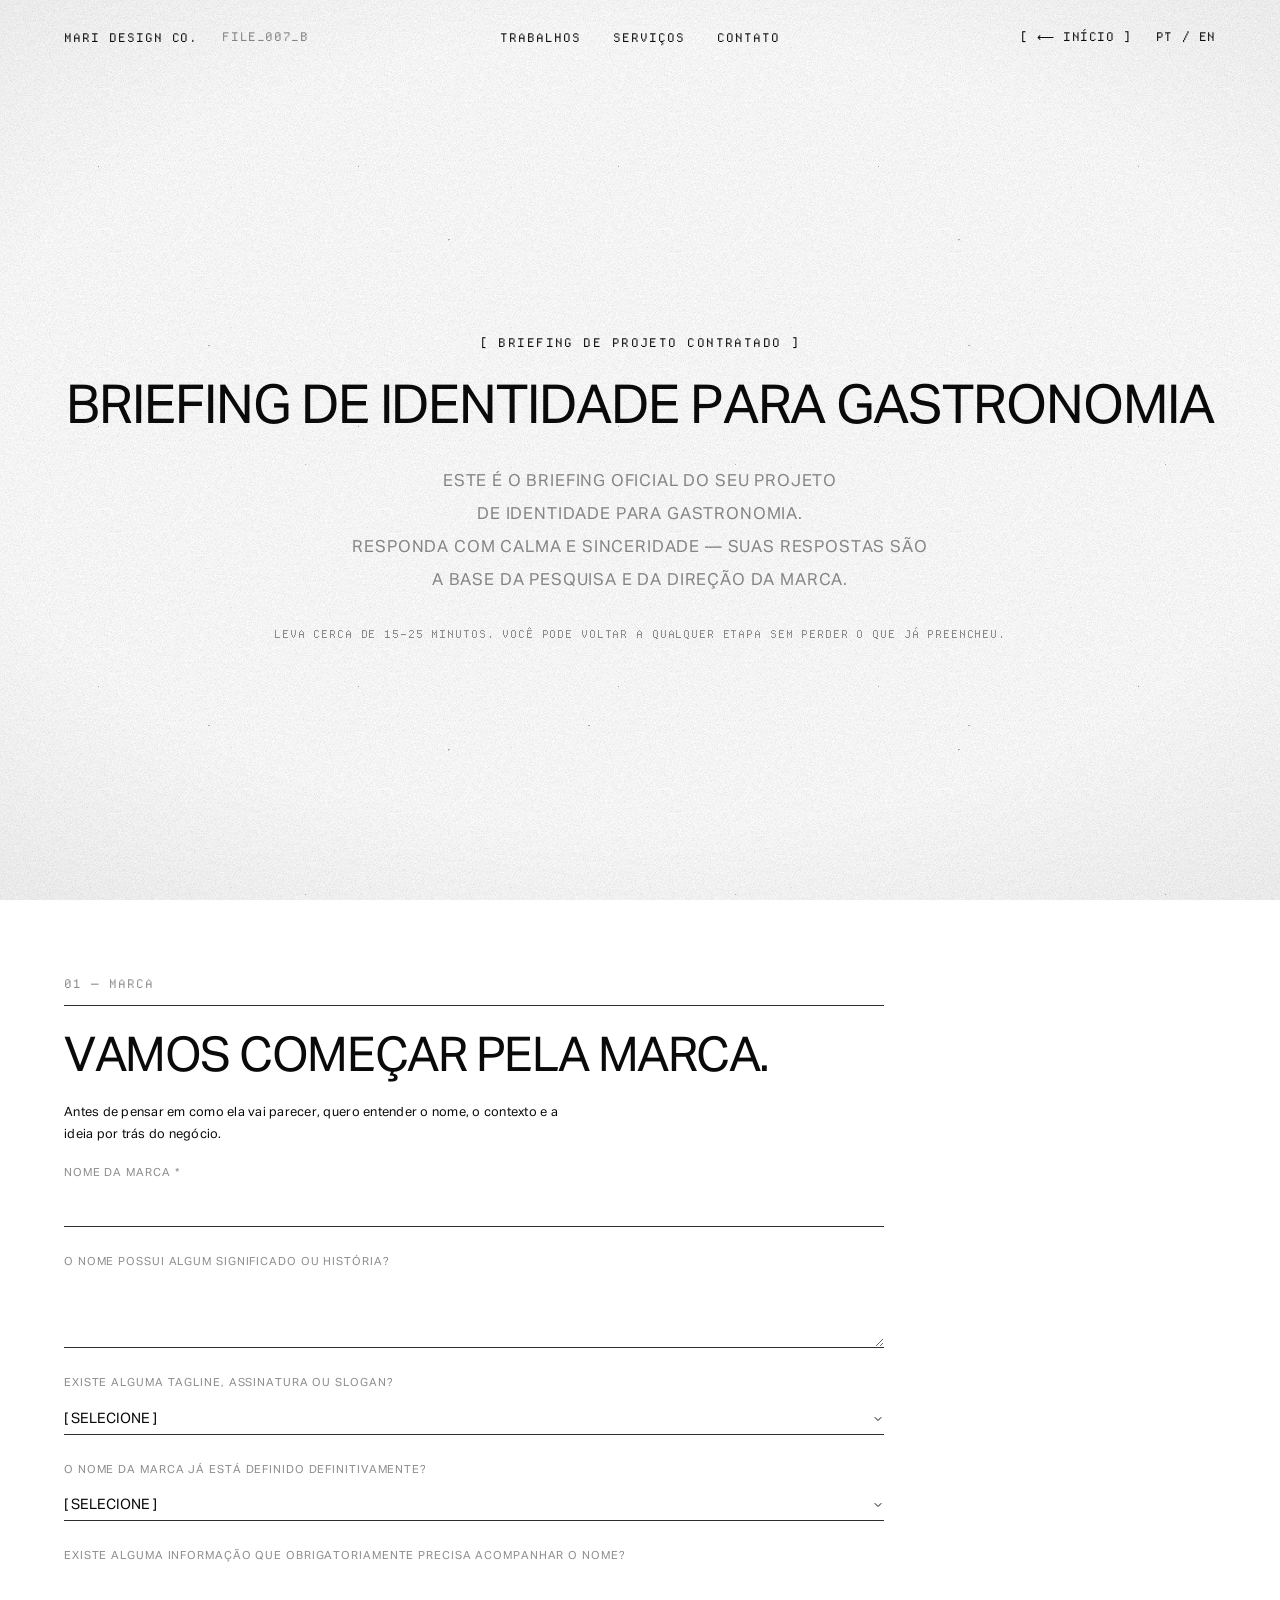
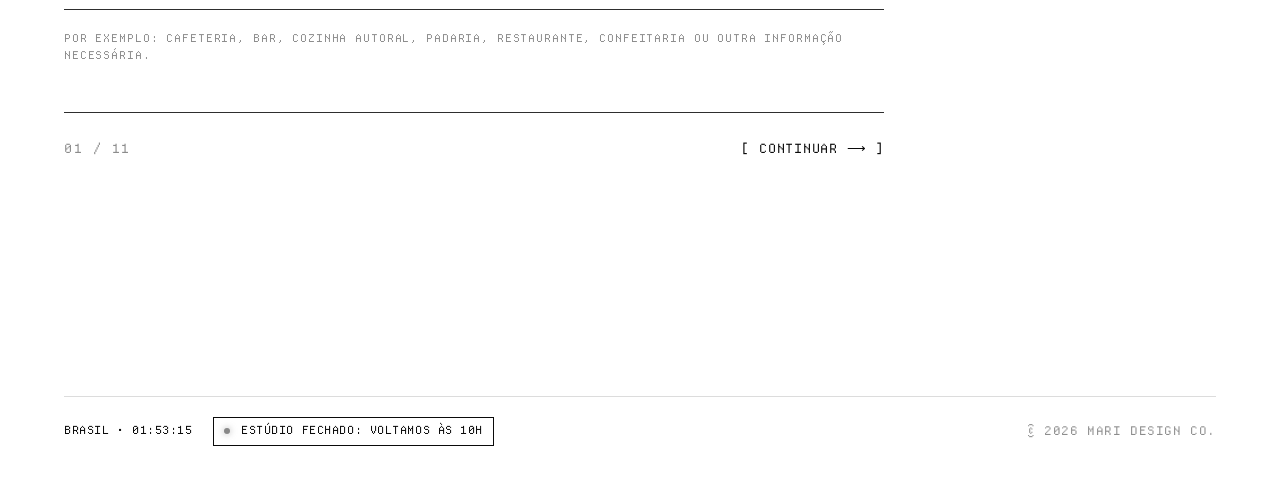
==== commit 6ed14ca2: "atualiza site" ====
--- a/briefing-gastronomia.html
+++ b/briefing-gastronomia.html
@@ -14,12 +14,14 @@
     <link rel="icon"
         href="data:image/svg+xml,%3Csvg xmlns='http://www.w3.org/2000/svg' viewBox='0 0 32 32'%3E%3Crect width='32' height='32' fill='%23ffffff'/%3E%3Ctext x='16' y='23' font-family='monospace' font-size='20' text-anchor='middle' fill='%230a0a0a'%3EM%3C/text%3E%3C/svg%3E">
 
-    <link rel="preconnect" href="https://fonts.googleapis.com">
-    <link rel="preconnect" href="https://fonts.gstatic.com" crossorigin>
-    <link href="https://fonts.googleapis.com/css2?family=Archivo:wght@400;500;600&family=IBM+Plex+Mono:wght@400;500&display=swap"
-        rel="stylesheet">
-
-    <link rel="stylesheet" href="styles.css">
+
+    <link rel="stylesheet" href="styles.css?v=2">
+
+    <!-- SEO -->
+    <link rel="canonical" href="https://maridesignco.com/briefing-gastronomia">
+    <meta property="og:url" content="https://maridesignco.com/briefing-gastronomia">
+    <meta property="og:site_name" content="Mari Design Co.">
+    <meta name="robots" content="noindex, follow">
 </head>
 
 <body>
@@ -28,19 +30,18 @@
 
     <header id="site-header">
         <div class="header-left">
-            <a href="index.html" class="logo">MARI DESIGN CO.</a>
+            <a href="/" class="logo">MARI DESIGN CO.</a>
             <span class="mono muted desktop-only">FILE_007_B</span>
         </div>
         <nav class="header-center" id="main-nav">
-            <a href="index.html#work" data-i18n="nav.work">TRABALHOS</a>
-            <a href="services.html" data-i18n="nav.services">SERVIÇOS</a>
-            <a href="index.html#about" data-i18n="nav.about">SOBRE</a>
-            <a href="index.html#footer" data-i18n="nav.contact">CONTATO</a>
+            <a href="/#work" data-i18n="nav.work">TRABALHOS</a>
+            <a href="/services" data-i18n="nav.services">SERVIÇOS</a>
+            <a href="https://wa.me/5566920002322?text=Ol%C3%A1%2C%20Marina!%20Vim%20pelo%20seu%20portf%C3%B3lio%20e%20gostaria%20de%20conversar%20sobre%20um%20projeto." data-i18n="nav.contact" target="_blank" rel="noopener">CONTATO</a>
         </nav>
         <div class="header-right">
             <button id="nav-toggle" class="mono" aria-expanded="false" aria-controls="main-nav"
                 data-i18n="nav.menu">[ MENU ]</button>
-            <a href="index.html" class="mono desktop-only" data-i18n="nav.home">[ ⟵ INÍCIO ]</a>
+            <a href="/" class="mono desktop-only" data-i18n="nav.home">[ ⟵ INÍCIO ]</a>
             <button id="lang-toggle" class="mono" aria-label="Toggle Language">PT / EN</button>
         </div>
     </header>
@@ -50,7 +51,7 @@
         <section class="page-hero observe">
             <span class="page-hero-label" data-i18n="bg.header">[ BRIEFING DE PROJETO CONTRATADO ]</span>
             <h1 class="page-title" data-i18n="bg.title">BRIEFING DE IDENTIDADE PARA GASTRONOMIA</h1>
-            <p class="page-hero-text mono" data-i18n="bg.intro">
+            <p class="page-hero-text" data-i18n="bg.intro">
                 ESTE É O BRIEFING OFICIAL DO SEU PROJETO DE IDENTIDADE PARA GASTRONOMIA.<br>
                 RESPONDA COM CALMA E SINCERIDADE — SUAS RESPOSTAS SÃO A BASE DA PESQUISA E DA DIREÇÃO DA MARCA.
             </p>
@@ -62,7 +63,7 @@
 
                 <!-- WEB3FORMS INTEGRATION -->
                 <form action="https://api.web3forms.com/submit" method="POST"
-                    class="archival-form mono bi-form" id="briefing-gastronomia-form" novalidate>
+                    class="archival-form bi-form" id="briefing-gastronomia-form" novalidate>
 
                     <input type="hidden" name="access_key" value="a06bb7ff-964b-4f62-8842-6cccc54767f6">
                     <input type="hidden" name="subject" id="bg-subject" value="Briefing de Identidade para Gastronomia — Mari Design Co." data-keep>
@@ -182,10 +183,6 @@
                                     <label for="bg-atmosfera" data-i18n="bg.q.atmosfera">QUAL É A ATMOSFERA DESEJADA PARA O NEGÓCIO? *</label>
                                     <textarea name="atmosfera" id="bg-atmosfera" rows="3" data-req="1" required></textarea>
                                     <span class="caption" data-i18n="bg.h.atmosfera">Pode pensar em clima, ritmo, energia, sensação e tipo de presença que o espaço ou a marca devem transmitir.</span>
-                                </div>
-                                <div class="input-group full-width">
-                                    <label for="bg-conceito" data-i18n="bg.q.conceito">EXISTE ALGUMA HISTÓRIA, MEMÓRIA, REFERÊNCIA CULTURAL OU PONTO DE PARTIDA CONCEITUAL IMPORTANTE PARA A MARCA?</label>
-                                    <textarea name="conceito_ponto_partida" id="bg-conceito" rows="3"></textarea>
                                 </div>
                                 <div class="input-group full-width">
                                     <span class="label-as-legend" data-i18n="bg.q.aspectos">EXISTE ALGUM ASPECTO DA EXPERIÊNCIA QUE DEVE SER ESPECIALMENTE VALORIZADO?</span>
@@ -392,10 +389,6 @@
                                     <label for="bg-frase" data-i18n="bg.q.frase_reconhecidos">COMPLETE: QUEREMOS SER RECONHECIDOS COMO UMA MARCA QUE ______. *</label>
                                     <input type="text" name="frase_reconhecidos" id="bg-frase" data-req="1" required>
                                 </div>
-                                <div class="input-group full-width">
-                                    <label for="bg-espaco-proprio" data-i18n="bg.q.espaco_proprio">SE SUA MARCA PUDESSE OCUPAR UM ESPAÇO PRÓPRIO NO MERCADO, QUAL VOCÊ GOSTARIA QUE FOSSE? *</label>
-                                    <textarea name="espaco_proprio" id="bg-espaco-proprio" rows="3" data-req="1" required></textarea>
-                                </div>
                             </div>
                         </section>
 
@@ -686,7 +679,7 @@
                     <span class="form-step-label mono muted" data-i18n="bg.success.label">RECEBIDO</span>
                     <h2 class="bi-step-title" data-i18n="bg.success.title">BRIEFING RECEBIDO.</h2>
                     <p class="bi-step-text" data-i18n="bg.success.text">Obrigada por dedicar esse tempo ao projeto. Vou usar suas respostas como base para a pesquisa e construção da direção da marca.</p>
-                    <a href="index.html" class="bi-btn mono" data-i18n="bg.success.home">[ ⟵ VOLTAR AO INÍCIO ]</a>
+                    <a href="/" class="bi-btn mono" data-i18n="bg.success.home">[ ⟵ VOLTAR AO INÍCIO ]</a>
                 </div>
 
             </div>
--- a/styles.css
+++ b/styles.css
@@ -3,18 +3,33 @@
 /* =========================================
    1. FONTS
    ========================================= */
+/* Display — Aktiv Grotesk (arquivos locais em /fonts/aktiv, convertidos p/ woff2).
+   O site usa Regular (400) e Medium (500). */
 @font-face {
-    font-family: 'Alte Haas Grotesk';
-    src: local('Alte Haas Grotesk'), url('assets/fonts/AlteHaasGroteskRegular.woff2') format('woff2');
+    font-family: 'Aktiv Grotesk';
+    src: url('fonts/aktiv/AktivGrotesk-Regular.woff2') format('woff2'),
+         url('fonts/aktiv/AktivGrotesk-Regular.otf') format('opentype');
     font-weight: 400;
     font-style: normal;
     font-display: swap;
 }
 
 @font-face {
-    font-family: 'Alte Haas Grotesk';
-    src: local('Alte Haas Grotesk Bold'), url('assets/fonts/AlteHaasGroteskBold.woff2') format('woff2');
-    font-weight: 700;
+    font-family: 'Aktiv Grotesk';
+    src: url('fonts/aktiv/AktivGrotesk-Medium.woff2') format('woff2'),
+         url('fonts/aktiv/AktivGrotesk-Medium.otf') format('opentype');
+    font-weight: 500;
+    font-style: normal;
+    font-display: swap;
+}
+
+/* Mono do site — Departure Mono (arquivos locais em /fonts).
+   Só tem o peso Regular; 500 é sintetizado pelo navegador quando usado. */
+@font-face {
+    font-family: 'Departure Mono';
+    src: url('fonts/DepartureMono-Regular.woff2') format('woff2'),
+         url('fonts/DepartureMono-Regular.woff') format('woff');
+    font-weight: 400 500;
     font-style: normal;
     font-display: swap;
 }
@@ -30,10 +45,10 @@
     --line-strong: rgba(10, 10, 10, 0.85);
     --surface: #f4f4f4;
 
-    /* Display = grotesca apertada. Archivo cobre quando as fontes locais não existem. */
-    --font-display: 'Alte Haas Grotesk', 'Archivo', 'Helvetica Neue', Helvetica, Arial, sans-serif;
-    --font-mono: 'IBM Plex Mono', 'DM Mono', ui-monospace, monospace;
-    --font-main: var(--font-mono);
+    /* Aktiv Grotesk = voz principal (texto de leitura). Mono só como acento decorativo. */
+    --font-display: 'Aktiv Grotesk', 'Helvetica Neue', Helvetica, Arial, sans-serif;
+    --font-mono: 'Departure Mono', ui-monospace, 'SFMono-Regular', Menlo, monospace;
+    --font-main: var(--font-display);
 
     --page-padding: clamp(1.25rem, 5vw, 4rem);
     --grid-gap: clamp(1.5rem, 3vw, 3rem);
@@ -134,8 +149,8 @@
 body {
     background-color: var(--bg);
     color: var(--text);
-    /* MONO É A VOZ PADRÃO DO SITE — a grotesca só aparece no display */
-    font-family: var(--font-mono);
+    /* AKTIV GROTESK É A VOZ PADRÃO DO SITE — a mono só aparece como acento decorativo */
+    font-family: var(--font-display);
     font-size: 0.8rem;
     line-height: 1.5;
     letter-spacing: 0.02em;
@@ -463,7 +478,7 @@
 }
 
 .hero-text {
-    font-family: var(--font-mono);
+    font-family: var(--font-display);
     font-size: clamp(0.85rem, 1.35vw, 1.15rem);
     line-height: 1.95;
     letter-spacing: 0.05em;
@@ -472,6 +487,7 @@
 }
 
 .hero-location {
+    font-family: var(--font-mono);
     margin-top: 2rem;
     font-size: 0.75rem;
     letter-spacing: 0.1em;
@@ -730,14 +746,22 @@
 /* Retrato e texto pendurados na mesma linha de topo: antes cada um
    flutuava por conta própria e a seção parecia duas peças soltas. */
 .about-grid {
+    /* frase curta grande à esquerda + foto à direita, alinhada pela base.
+       Composição simples e reta — nada de esticar. */
+    margin-top: 2rem;
+    border-top: 1px solid var(--line);
+    padding-top: clamp(1.5rem, 3vh, 2.5rem);
     display: grid;
-    grid-template-columns: repeat(12, 1fr);
-    gap: var(--grid-gap);
-    margin-top: 2rem;
-    align-items: start;
-    border-top: 1px solid var(--line);
-    padding-top: 1.5rem;
-}
+    grid-template-columns: minmax(0, 1fr) auto;
+    gap: clamp(2rem, 5vw, 5rem);
+    align-items: end;
+}
+
+/* about encostado no topo (abaixo do header), sem boiar no centro da tela */
+#about { justify-content: flex-start; padding-top: calc(var(--header-height) + 3rem); }
+
+.about-lead { align-self: start; }
+.about-portrait { justify-self: end; }
 
 /* telas baixas: aperta o bloco em vez de deixar a seção passar da tela */
 @media (max-height: 700px) {
@@ -763,7 +787,6 @@
    legenda numerada em mono.
    ----------------------------------------- */
 .about-side {
-    grid-column: 1 / 4;
     display: flex;
     flex-direction: column;
     gap: 1.75rem;
@@ -775,7 +798,7 @@
     gap: 0.6rem;
     /* acompanha a coluna do grid, com teto pela altura da tela */
     width: 100%;
-    max-width: min(240px, calc(38svh * 3 / 4));
+    max-width: min(200px, calc(38svh * 3 / 4));
 }
 
 .portrait-frame {
@@ -847,7 +870,6 @@
 }
 
 .about-text {
-    grid-column: 4 / 13;
     display: flex;
     flex-direction: column;
     gap: 1.25rem;
@@ -856,10 +878,10 @@
 .about-lead {
     font-family: var(--font-display);
     text-transform: uppercase;
-    font-size: clamp(0.98rem, 1.75vw, 1.5rem);
-    line-height: 1.2;
-    letter-spacing: -0.015em;
-    max-width: 48ch;
+    font-size: clamp(1.5rem, 3vw, 2.6rem);
+    line-height: 1.08;
+    letter-spacing: -0.02em;
+    max-width: 18ch;
 }
 
 /* segundo parágrafo em mono: cria hierarquia e amarra o bloco,
@@ -869,9 +891,7 @@
     font-size: 0.78rem;
     line-height: 1.75;
     color: var(--muted);
-    max-width: 62ch;
-    border-top: 1px solid var(--line);
-    padding-top: 1.1rem;
+    max-width: none;
 }
 
 .archival-marks {
@@ -1121,7 +1141,7 @@
 .desc-column { grid-column: 6 / 13; }
 
 .desc-column p {
-    font-family: var(--font-mono);
+    font-family: var(--font-display);
     font-size: 0.85rem;
     line-height: 1.65;
     letter-spacing: 0.03em;
@@ -1169,6 +1189,18 @@
     background-color: var(--surface);
 }
 
+/* Imagens full-width da galeria (peças soltas, fora do grid): altura firme +
+   object-fit para SEMPRE preencher 100% da largura. Sem isto, uma imagem em
+   retrato encolhe a largura para manter a proporção (visível no Safari),
+   deixando espaço vazio na lateral. */
+.project-gallery > .gallery-item > img {
+    width: 100%;
+    height: 74vh;        /* fallback para navegadores sem svh */
+    height: 74svh;
+    max-height: none;
+    object-fit: cover;
+}
+
 .gallery-item figcaption {
     display: flex;
     justify-content: space-between;
@@ -1616,7 +1648,7 @@
     border: none;
     border-bottom: 1px solid var(--line-strong);
     color: var(--text);
-    font-family: var(--font-mono);
+    font-family: var(--font-display);
     font-size: 0.9rem;
     padding: 0.5rem 0;
     border-radius: 0;
@@ -1736,7 +1768,8 @@
 
     .about-portrait { max-width: min(132px, 20svh); }
 
-    .about-lead { font-size: clamp(0.95rem, 4.2vw, 1.25rem); }
+    .about-lead { font-size: clamp(1.35rem, 6.5vw, 2rem); max-width: none; }
+    .about-portrait { justify-self: start; }
 
     .footer-top {
         flex-direction: column;
@@ -2090,3 +2123,25 @@
     .bi-nav { gap: 1rem; }
     .bi-nav-actions { width: 100%; justify-content: space-between; }
 }
+
+/* =========================================================
+   TIPOGRAFIA — AKTIV GROTESK É A VOZ DE LEITURA
+   Departure Mono fica só como acento decorativo (códigos,
+   índices, rótulos, tags, meta). Este bloco garante que o
+   texto corrido em Aktiv, mesmo quando o HTML ainda carrega
+   a classe .mono por herança.
+   ========================================================= */
+.faq-answer p,
+.footer-note {
+    font-family: var(--font-display) !important;
+}
+
+/* Serviços: itens (listas de pacotes e add-ons) e perguntas do FAQ
+   permanecem em Departure Mono como acento técnico. */
+.raw-pkg-details ul,
+.raw-pkg-details li,
+.pkg-includes,
+.dense-mono-block p,
+.faq-q {
+    font-family: var(--font-mono) !important;
+}
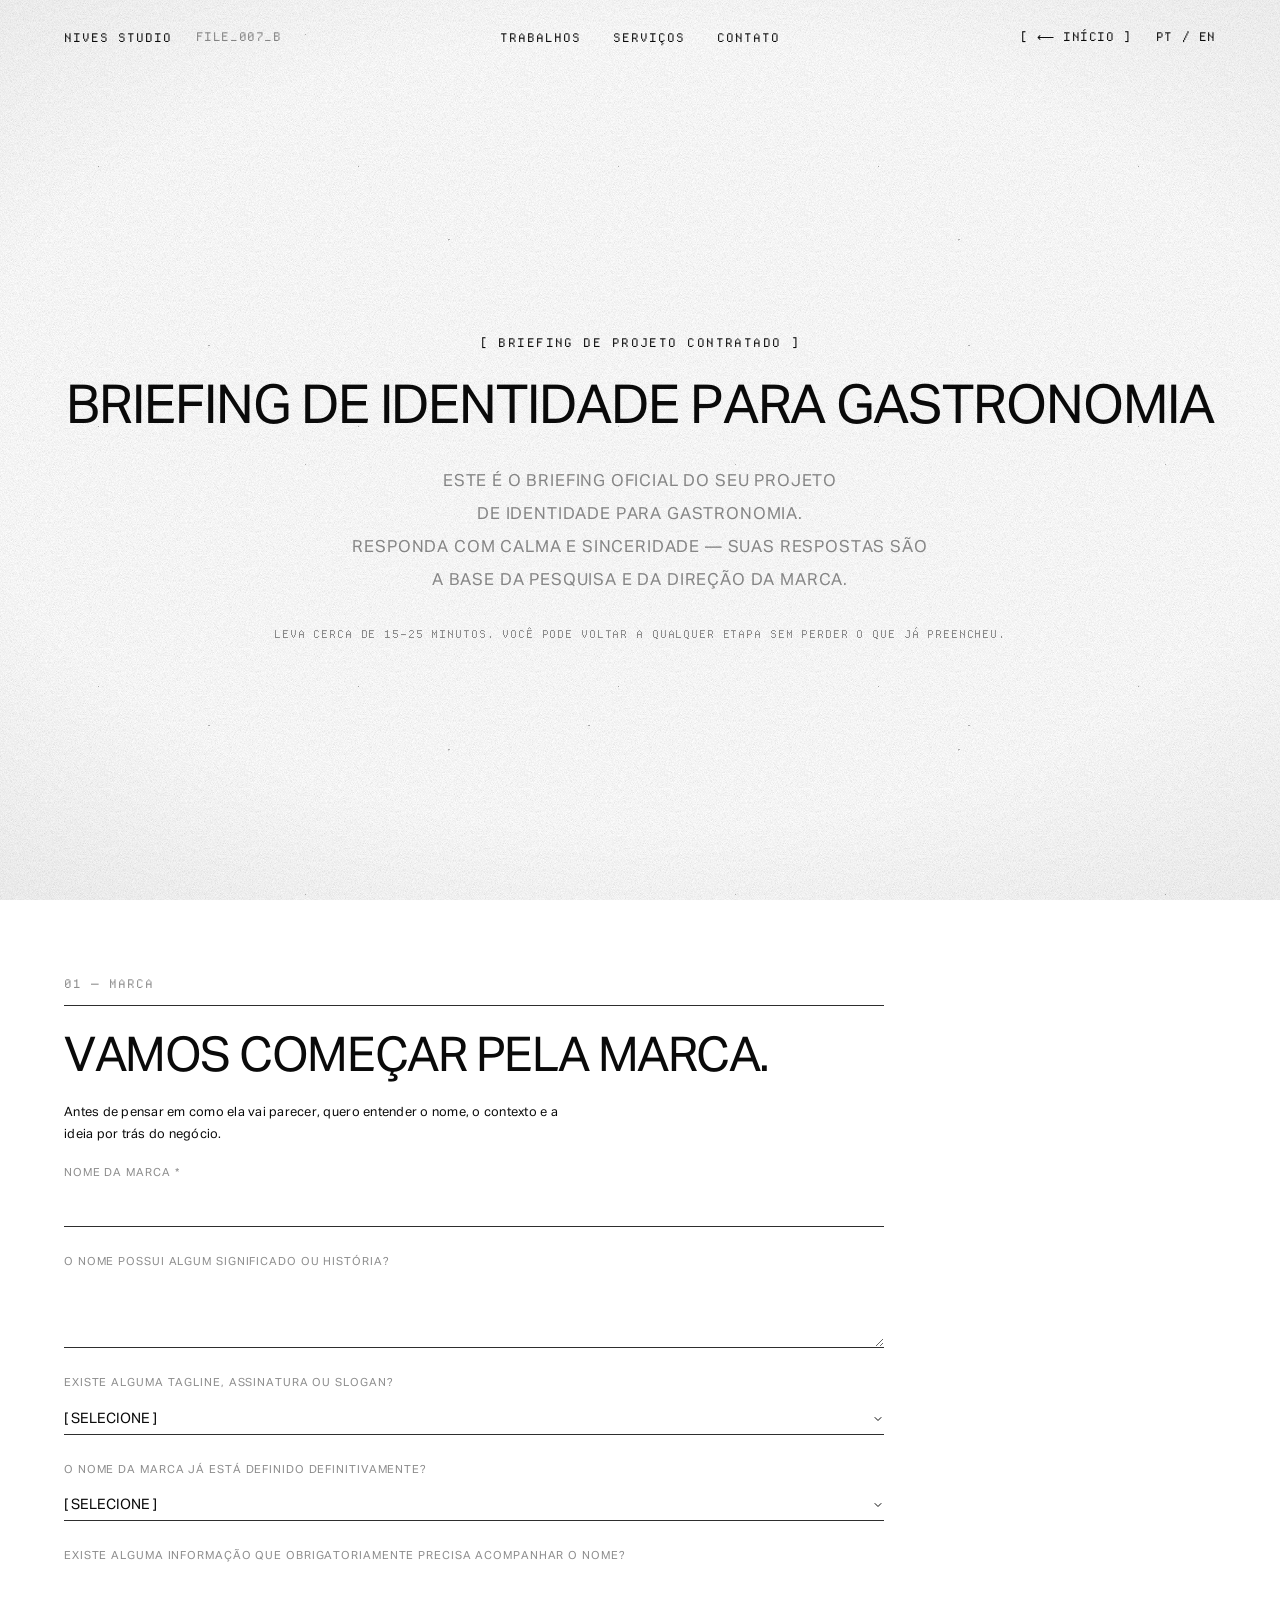
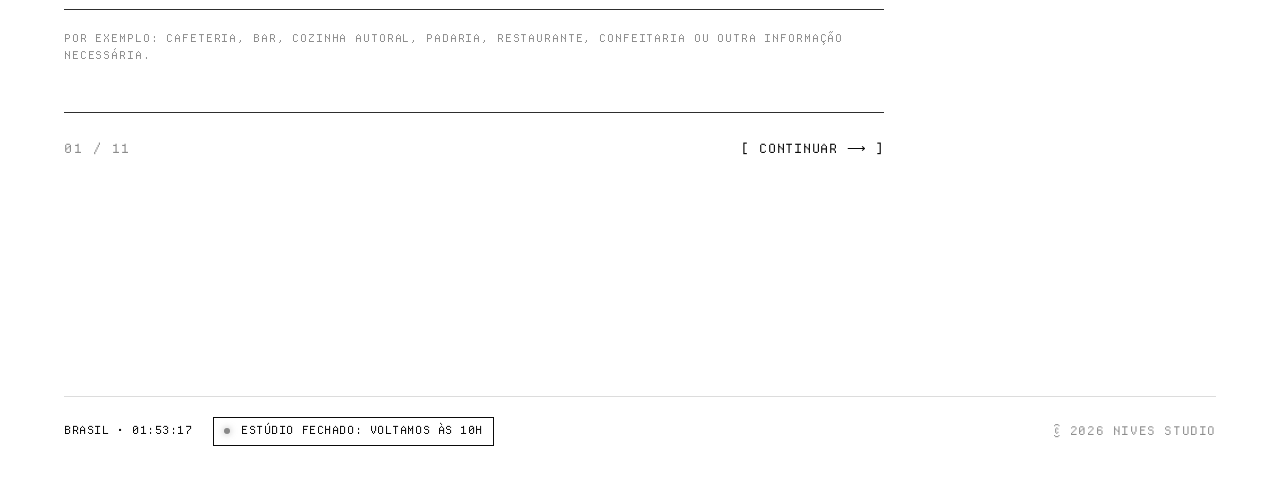
==== commit ed14b988: "atualiza site" ====
--- a/briefing-gastronomia.html
+++ b/briefing-gastronomia.html
@@ -4,23 +4,23 @@
 <head>
     <meta charset="UTF-8">
     <meta name="viewport" content="width=device-width, initial-scale=1.0">
-    <title>Briefing de Identidade para Gastronomia — Mari Design Co.</title>
-    <meta name="description" content="Briefing de Identidade para Gastronomia — Mari Design Co.">
+    <title>Briefing de Identidade para Gastronomia — Nives Studio</title>
+    <meta name="description" content="Briefing de Identidade para Gastronomia — Nives Studio">
 
     <!-- Página não divulgada: fora dos buscadores e da navegação pública -->
     <meta name="robots" content="noindex, nofollow">
     <meta name="theme-color" content="#ffffff">
 
     <link rel="icon"
-        href="data:image/svg+xml,%3Csvg xmlns='http://www.w3.org/2000/svg' viewBox='0 0 32 32'%3E%3Crect width='32' height='32' fill='%23ffffff'/%3E%3Ctext x='16' y='23' font-family='monospace' font-size='20' text-anchor='middle' fill='%230a0a0a'%3EM%3C/text%3E%3C/svg%3E">
+        href="data:image/svg+xml,%3Csvg xmlns='http://www.w3.org/2000/svg' viewBox='0 0 32 32'%3E%3Crect width='32' height='32' fill='%23ffffff'/%3E%3Ctext x='16' y='23' font-family='monospace' font-size='20' text-anchor='middle' fill='%230a0a0a'%3EN%3C/text%3E%3C/svg%3E">
 
 
     <link rel="stylesheet" href="styles.css?v=2">
 
     <!-- SEO -->
-    <link rel="canonical" href="https://maridesignco.com/briefing-gastronomia">
-    <meta property="og:url" content="https://maridesignco.com/briefing-gastronomia">
-    <meta property="og:site_name" content="Mari Design Co.">
+    <link rel="canonical" href="https://nives.studio/briefing-gastronomia">
+    <meta property="og:url" content="https://nives.studio/briefing-gastronomia">
+    <meta property="og:site_name" content="Nives Studio">
     <meta name="robots" content="noindex, follow">
 </head>
 
@@ -30,7 +30,7 @@
 
     <header id="site-header">
         <div class="header-left">
-            <a href="/" class="logo">MARI DESIGN CO.</a>
+            <a href="/" class="logo">NIVES STUDIO</a>
             <span class="mono muted desktop-only">FILE_007_B</span>
         </div>
         <nav class="header-center" id="main-nav">
@@ -65,8 +65,8 @@
                 <form action="https://api.web3forms.com/submit" method="POST"
                     class="archival-form bi-form" id="briefing-gastronomia-form" novalidate>
 
-                    <input type="hidden" name="access_key" value="a06bb7ff-964b-4f62-8842-6cccc54767f6">
-                    <input type="hidden" name="subject" id="bg-subject" value="Briefing de Identidade para Gastronomia — Mari Design Co." data-keep>
+                    <input type="hidden" name="access_key" value="2991d225-d954-4108-b0db-d9fd97dc7642">
+                    <input type="hidden" name="subject" id="bg-subject" value="Briefing de Identidade para Gastronomia — Nives Studio" data-keep>
                     <input type="hidden" name="from_name" value="Briefing de Identidade para Gastronomia" data-keep>
                     <input type="checkbox" name="botcheck" class="hidden" style="display:none" data-keep>
 
@@ -700,7 +700,7 @@
             <div class="footer-links-wrapper mono">
                 <div class="social-links"></div>
                 <div class="copyright muted">
-                    <span>&copy; 2026 MARI DESIGN CO.</span>
+                    <span>&copy; 2026 NIVES STUDIO</span>
                 </div>
             </div>
         </div>
--- a/styles.css
+++ b/styles.css
@@ -1718,7 +1718,17 @@
 
     .header-center {
         position: fixed;
-        inset: 0;
+        /* NÃO usar inset:0 aqui: quando o header rola e ganha
+           backdrop-filter (.scrolled), ele vira o bloco de contenção
+           deste painel fixed e o comprime à altura da barra (~76px),
+           fazendo o translateY(-100%) subir de menos e vazar o último
+           link (CONTATO) no topo. Altura em svh é relativa à viewport,
+           então independe desse bloco de contenção. */
+        top: 0;
+        left: 0;
+        width: 100%;
+        height: 100vh;
+        height: 100svh;
         z-index: 1;
         flex-direction: column;
         justify-content: center;
